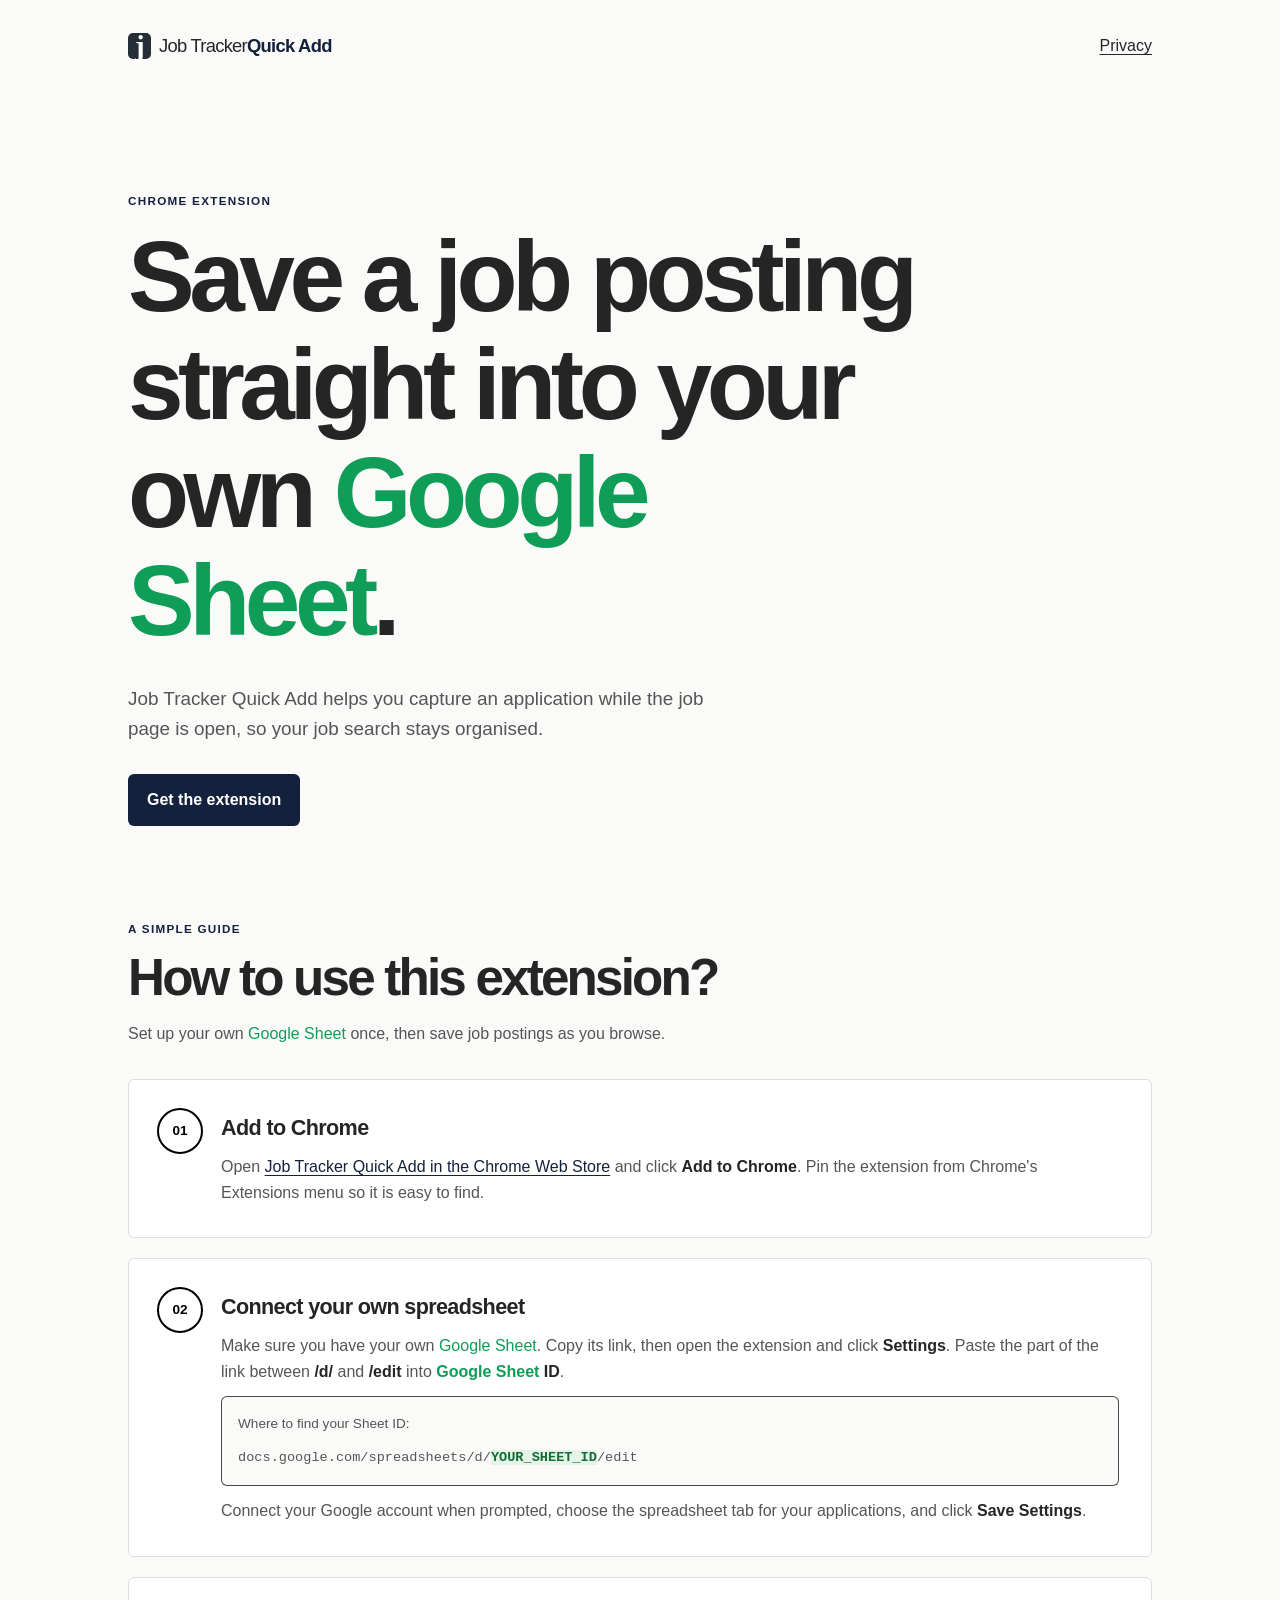
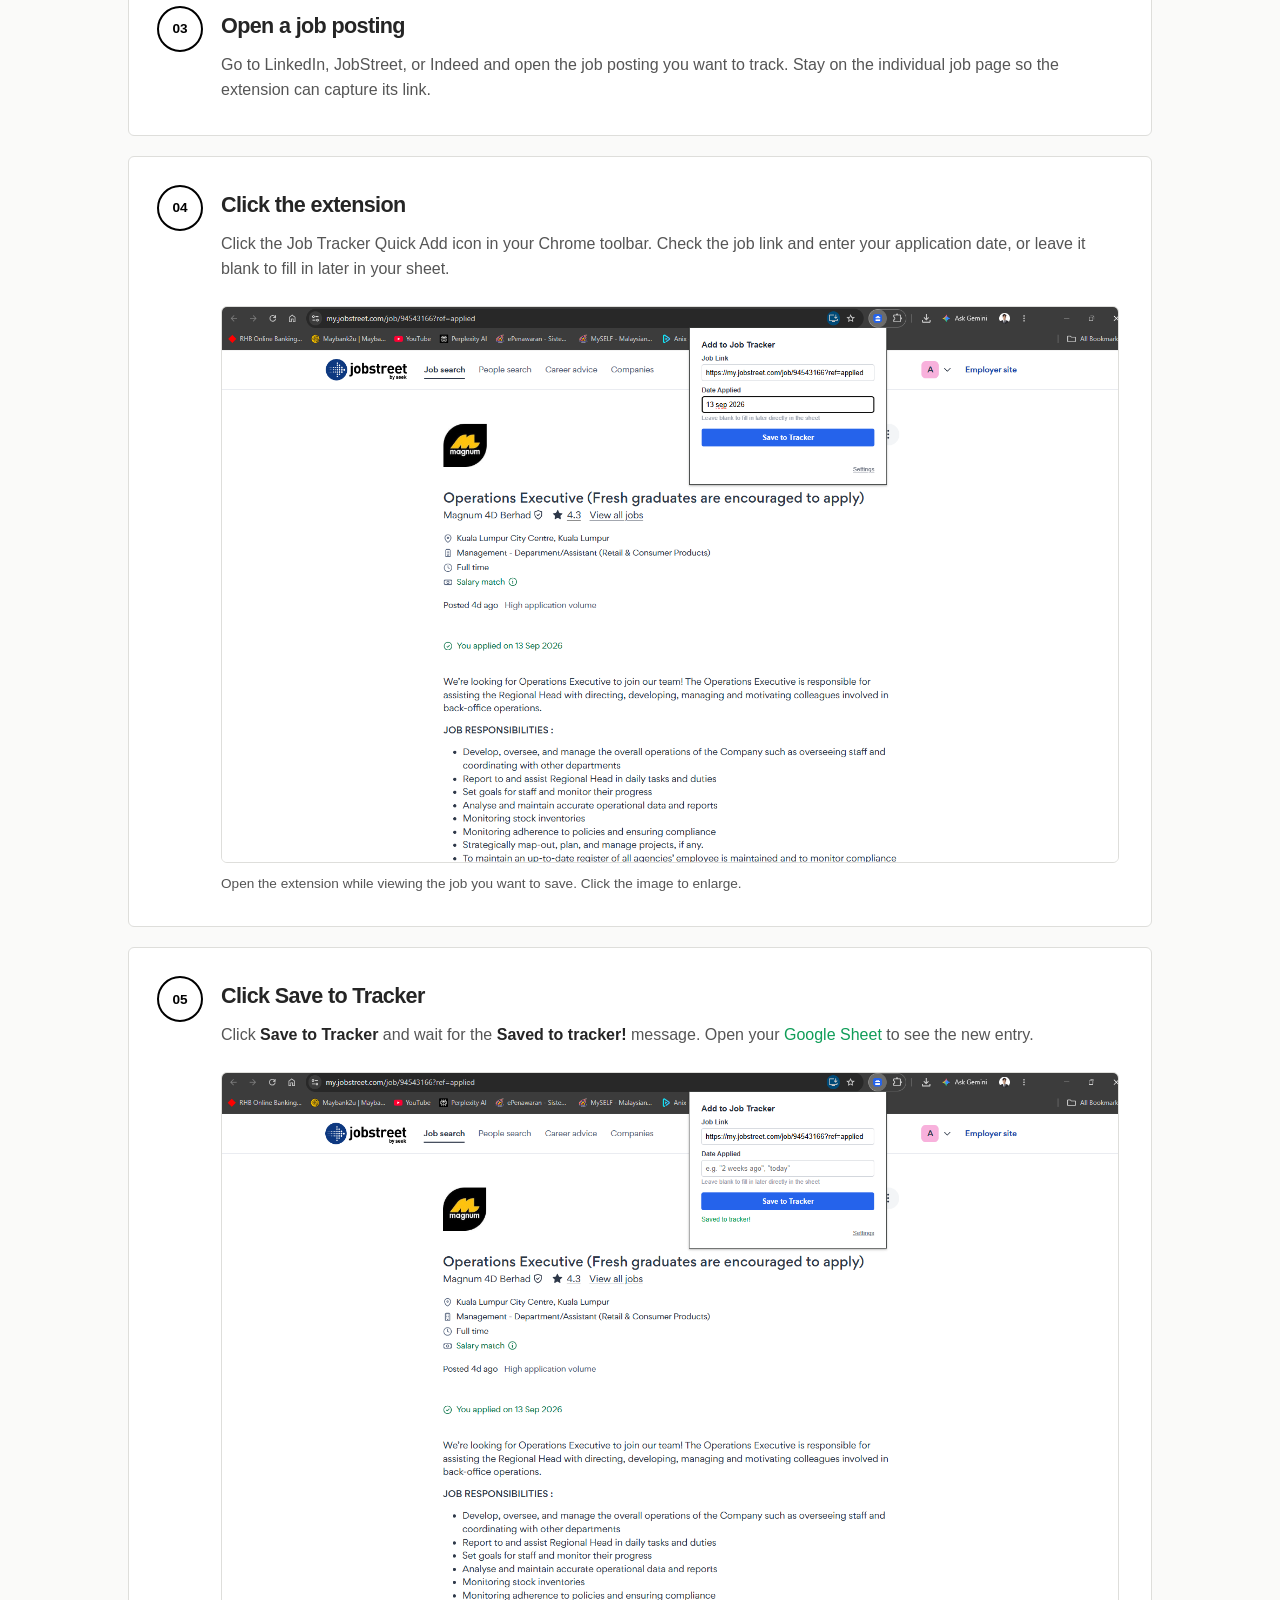
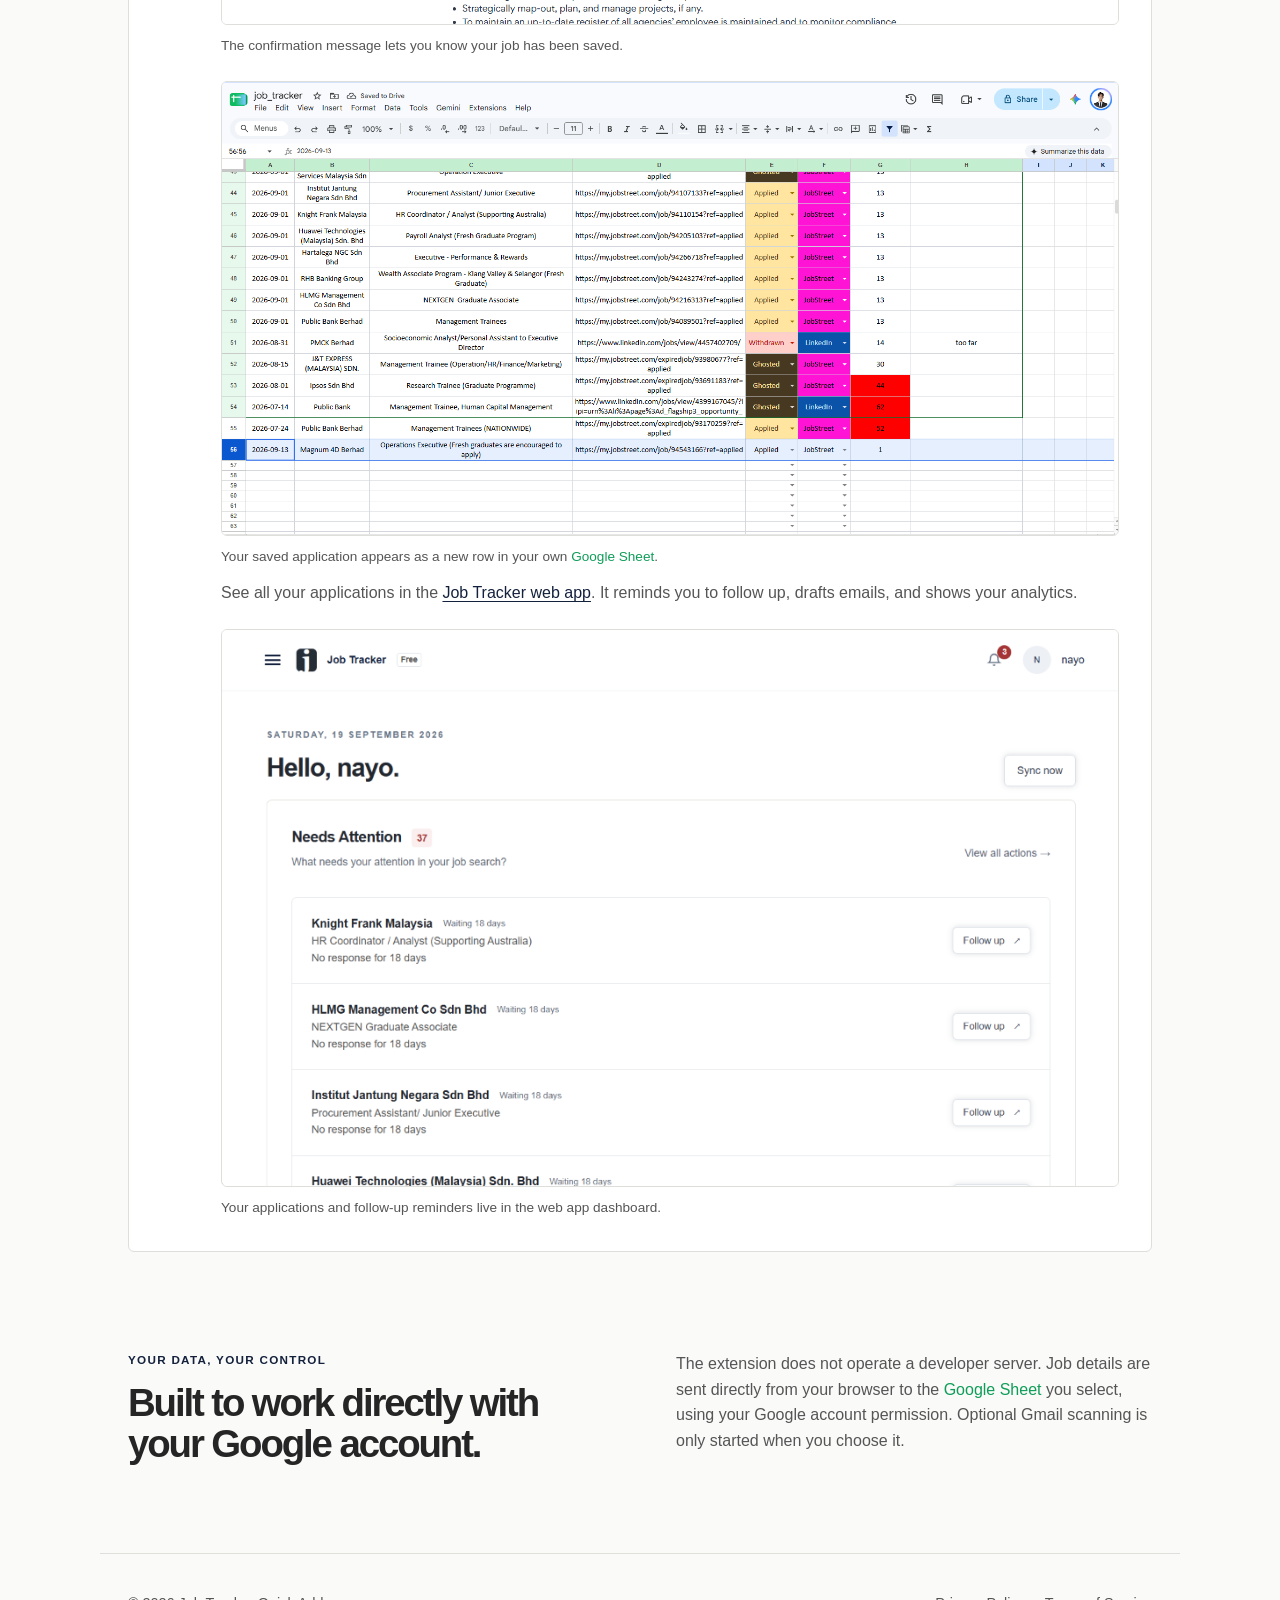
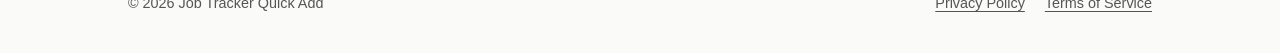
==== site/index.html @ e96974f2 "Add web app dashboard screenshot to step 5" ====
<!doctype html>
<html lang="en">
  <head>
    <meta charset="utf-8">
    <meta name="viewport" content="width=device-width, initial-scale=1">
    <meta name="description" content="Job Tracker Quick Add helps you save job postings to your own Google Sheet.">
    <title>Job Tracker Quick Add</title>
    <link rel="stylesheet" href="styles.css">
  </head>
  <body>
    <main>
      <nav aria-label="Primary navigation">
        <a class="brand" href="/"><span class="brand-mark" aria-hidden="true">j</span><span class="brand-name">Job Tracker</span> <span class="brand-accent">Quick Add</span></a>
        <a href="/privacy/">Privacy</a>
      </nav>

      <section class="hero">
        <p class="eyebrow">Chrome extension</p>
        <h1>Save a job posting straight into your own <span class="google-sheet">Google Sheet</span>.</h1>
        <p class="lede">Job Tracker Quick Add helps you capture an application while the job page is open, so your job search stays organised.</p>
        <a class="button" href="https://chromewebstore.google.com/detail/job-tracker-quick-add/plkhmignapibfhoppbkebpndckjbjpmg">Get the extension</a>
      </section>

      <section class="tutorial" id="how-to-use" aria-labelledby="tutorial-title">
        <header class="tutorial-heading">
          <p class="eyebrow">A simple guide</p>
          <h2 id="tutorial-title">How to use this extension?</h2>
          <p>Set up your own <span class="google-sheet">Google Sheet</span> once, then save job postings as you browse.</p>
        </header>
        <ol class="tutorial-steps">
          <li>
            <h3>Add to Chrome</h3>
            <p>Open <a href="https://chromewebstore.google.com/detail/job-tracker-quick-add/plkhmignapibfhoppbkebpndckjbjpmg">Job Tracker Quick Add in the Chrome Web Store</a> and click <strong>Add to Chrome</strong>. Pin the extension from Chrome's Extensions menu so it is easy to find.</p>
          </li>
          <li>
            <h3>Connect your own spreadsheet</h3>
            <p>Make sure you have your own <span class="google-sheet">Google Sheet</span>. Copy its link, then open the extension and click <strong>Settings</strong>. Paste the part of the link between <strong>/d/</strong> and <strong>/edit</strong> into <strong><span class="google-sheet">Google Sheet</span> ID</strong>.</p>
            <p class="sheet-example"><span>Where to find your Sheet ID:</span><code>docs.google.com/spreadsheets/d/<mark>YOUR_SHEET_ID</mark>/edit</code></p>
            <p>Connect your Google account when prompted, choose the spreadsheet tab for your applications, and click <strong>Save Settings</strong>.</p>
          </li>
          <li>
            <h3>Open a job posting</h3>
            <p>Go to LinkedIn, JobStreet, or Indeed and open the job posting you want to track. Stay on the individual job page so the extension can capture its link.</p>
          </li>
          <li>
            <h3>Click the extension</h3>
            <p>Click the Job Tracker Quick Add icon in your Chrome toolbar. Check the job link and enter your application date, or leave it blank to fill in later in your sheet.</p>
            <figure>
              <a href="open-extension.png" target="_blank" rel="noopener" aria-label="View the extension screenshot at full size (opens in a new tab)"><img src="open-extension.png" alt="Job Tracker extension open on a JobStreet posting, with the job link and application date filled in." width="1659" height="1027" loading="lazy"></a>
              <figcaption>Open the extension while viewing the job you want to save. Click the image to enlarge.</figcaption>
            </figure>
          </li>
          <li>
            <h3>Click Save to Tracker</h3>
            <p>Click <strong>Save to Tracker</strong> and wait for the <strong>Saved to tracker!</strong> message. Open your <span class="google-sheet">Google Sheet</span> to see the new entry.</p>
            <figure>
              <a href="saved-to-tracker.png" target="_blank" rel="noopener" aria-label="View the save confirmation screenshot at full size (opens in a new tab)"><img src="saved-to-tracker.png" alt="The extension displays Saved to tracker! after saving the JobStreet posting." width="1658" height="1020" loading="lazy"></a>
              <figcaption>The confirmation message lets you know your job has been saved.</figcaption>
            </figure>
            <figure>
              <a href="spreadsheet-result.png" target="_blank" rel="noopener" aria-label="View the spreadsheet screenshot at full size (opens in a new tab)"><img src="spreadsheet-result.png" alt="Google Sheet showing the saved Magnum 4D Berhad application with its date, role, job link, Applied status, and JobStreet source." width="1675" height="847" loading="lazy"></a>
              <figcaption>Your saved application appears as a new row in your own <span class="google-sheet">Google Sheet</span>.</figcaption>
            </figure>
            <p>See all your applications in the <a href="https://jobtrackerwebapp.vercel.app/">Job Tracker web app</a>. It reminds you to follow up, drafts emails, and shows your analytics.</p>
            <figure>
              <a href="web-app-dashboard.png" target="_blank" rel="noopener" aria-label="View the web app dashboard screenshot at full size (opens in a new tab)"><img src="web-app-dashboard.png" alt="Job Tracker web app dashboard showing applications that need attention and follow-up reminders." width="1021" height="633" loading="lazy"></a>
              <figcaption>Your applications and follow-up reminders live in the web app dashboard.</figcaption>
            </figure>
          </li>
        </ol>
      </section>

      <section class="data">
        <div>
          <p class="eyebrow">Your data, your control</p>
          <h2>Built to work directly with your Google account.</h2>
        </div>
        <p>The extension does not operate a developer server. Job details are sent directly from your browser to the <span class="google-sheet">Google Sheet</span> you select, using your Google account permission. Optional Gmail scanning is only started when you choose it.</p>
      </section>
    </main>

    <footer>
      <span>© 2026 Job Tracker Quick Add</span>
      <span><a href="/privacy/">Privacy Policy</a><a href="/terms/">Terms of Service</a></span>
    </footer>
  </body>
</html>
---- site/styles.css ----
:root { --ink:#252525; --muted:#555555; --line:#dededb; --paper:#fafaf9; --accent:#14213d; --mint:#e5f3e8; --mint-ink:#176b35; }
* { box-sizing:border-box; }
body { margin:0; color:var(--ink); background:var(--paper); font:16px/1.6 Arial, Helvetica, sans-serif; }
main, footer { max-width:1080px; margin:auto; padding-left:28px; padding-right:28px; }
nav { min-height:92px; display:flex; align-items:center; justify-content:space-between; }
a { color:inherit; text-underline-offset:3px; }
.brand { display:inline-flex; align-items:center; font-weight:800; text-decoration:none; letter-spacing:-.04em; font-size:1.15rem; }.brand-mark { display:inline-block; width:23px; height:26px; margin-right:8px; text-align:center; color:white; background:#252d37; border-radius:5px; font:700 29px/26px Georgia, serif; }.brand-accent { color:var(--accent); }.brand-name { font-weight:400; }.google-sheet { color:rgb(15,157,88); }
.hero { padding:88px 0 82px; max-width:800px; }.eyebrow,.number { color:var(--accent); font-weight:800; letter-spacing:.11em; text-transform:uppercase; font-size:.73rem; }
h1,h2 { line-height:1.08; letter-spacing:-.055em; margin:0; } h1 { font-size:clamp(3rem,8vw,6.25rem); } h2 { font-size:clamp(1.9rem,4vw,3.2rem); }
.lede { font-size:1.18rem; color:var(--muted); max-width:610px; margin:30px 0; }.button { display:inline-block; color:white; background:var(--accent); text-decoration:none; padding:13px 19px; border-radius:6px; font-weight:700; }
.grid { display:grid; grid-template-columns:repeat(3,1fr); background:white; border:1px solid var(--line); border-radius:6px; overflow:hidden; }.grid article { padding:32px; }.grid article+article { border-left:1px solid var(--line); }.grid h2 { font-size:1.35rem; letter-spacing:-.03em; }.grid p:not(.number),.data>p { color:var(--muted); }
.data { display:grid; grid-template-columns:1fr 1fr; gap:72px; margin:88px 0; align-items:center; }.data h2 { font-size:2.4rem; }.data>p { margin:0; }
footer { min-height:100px; border-top:1px solid var(--line); display:flex; justify-content:space-between; align-items:center; color:var(--muted); font-size:.9rem; } footer span:last-child { display:flex; gap:20px; }
.legal { max-width:780px; padding-top:52px; padding-bottom:72px; }.legal h1 { font-size:clamp(2.7rem,6vw,4.6rem); }.legal h2 { font-size:1.38rem; letter-spacing:-.03em; margin-top:42px; }.legal p,.legal li { color:var(--muted); }.legal .updated { margin-top:10px; color:var(--muted); }
.tutorial { scroll-margin-top:28px; }
.tutorial-heading { max-width:740px; margin-bottom:32px; }
.tutorial-heading>p:last-child,.tutorial-steps p { color:var(--muted); }
.tutorial-steps { list-style:none; counter-reset:tutorial; padding:0; margin:0; display:grid; gap:20px; }
.tutorial-steps>li { counter-increment:tutorial; position:relative; padding:32px 32px 32px 92px; background:white; border:1px solid var(--line); border-radius:6px; min-width:0; }
.tutorial-steps>li::before { content:counter(tutorial, decimal-leading-zero); position:absolute; left:28px; top:28px; width:42px; height:42px; display:grid; place-items:center; border-radius:50%; background:transparent; border:2px solid #000; color:#000; font-size:.85rem; font-weight:800; }
.tutorial-steps h3 { margin:2px 0 12px; font-size:1.35rem; line-height:1.3; letter-spacing:-.03em; }
.tutorial-steps p { margin:12px 0 0; }
.tutorial-steps strong { color:var(--ink); }
.tutorial-steps p a { color:var(--accent); }
.sheet-example { padding:16px; background:var(--paper); border:1px solid rgba(0,0,0,0.7); border-radius:6px; }
.sheet-example span { display:block; margin-bottom:8px; font-size:.85rem; }
.sheet-example code { font-size:.85rem; overflow-wrap:anywhere; }
.sheet-example mark { background:var(--mint); color:var(--mint-ink); font-weight:700; }
.tutorial-steps figure { margin:24px 0 0; }
.tutorial-steps figure a { display:block; border:1px solid var(--line); border-radius:6px; overflow:hidden; }
.tutorial-steps img { display:block; width:100%; height:auto; }
.tutorial-steps figcaption { margin-top:10px; color:var(--muted); font-size:.85rem; }
a:focus-visible { outline:3px solid var(--accent); outline-offset:4px; }
@media (max-width:700px) { .tutorial-steps>li { padding:24px 20px; }.tutorial-steps>li::before { position:static; margin-bottom:16px; }.tutorial-heading { margin-bottom:24px; } }
@media (max-width:700px) { main,footer { padding-left:20px; padding-right:20px; }.hero { padding:55px 0; }.grid,.data { grid-template-columns:1fr; }.grid article+article { border-left:0; border-top:1px solid var(--line); }.data { gap:22px; margin:55px 0; } footer { padding-top:24px; padding-bottom:24px; align-items:flex-start; flex-direction:column; gap:12px; } }
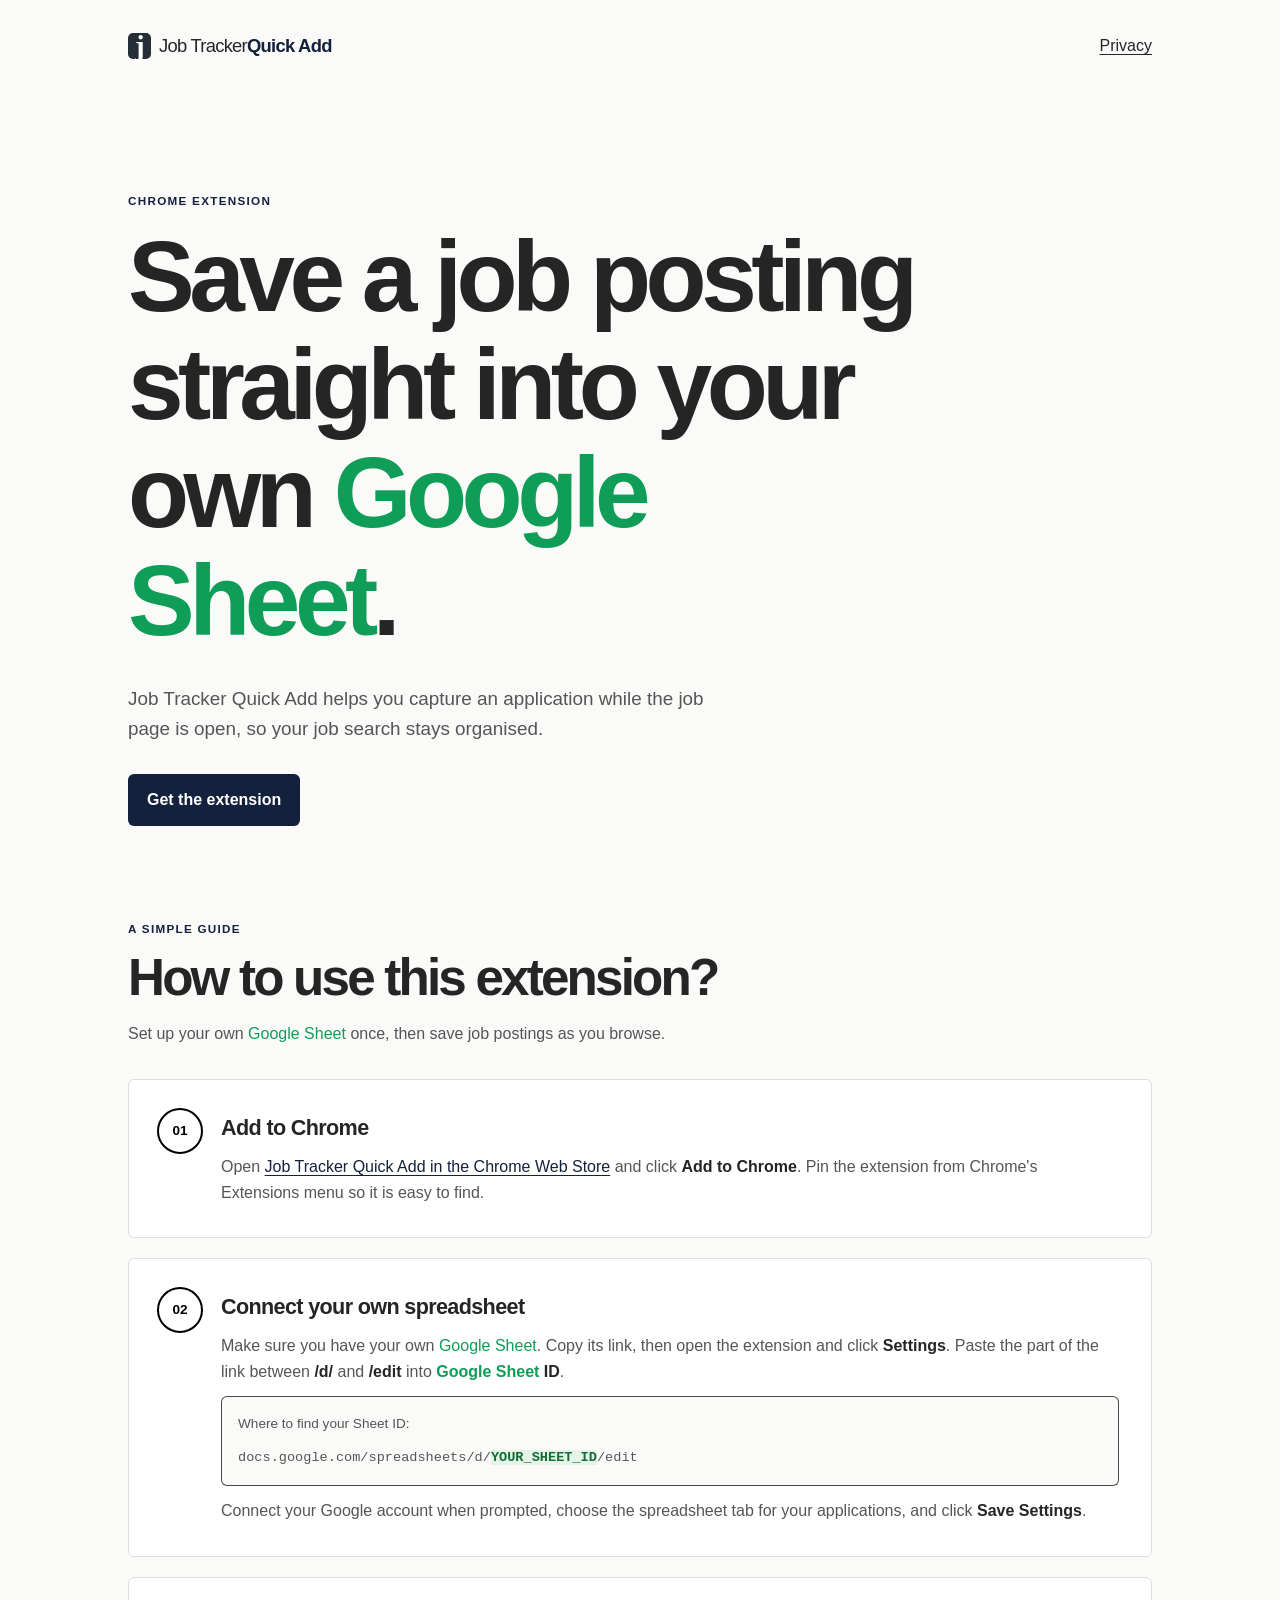
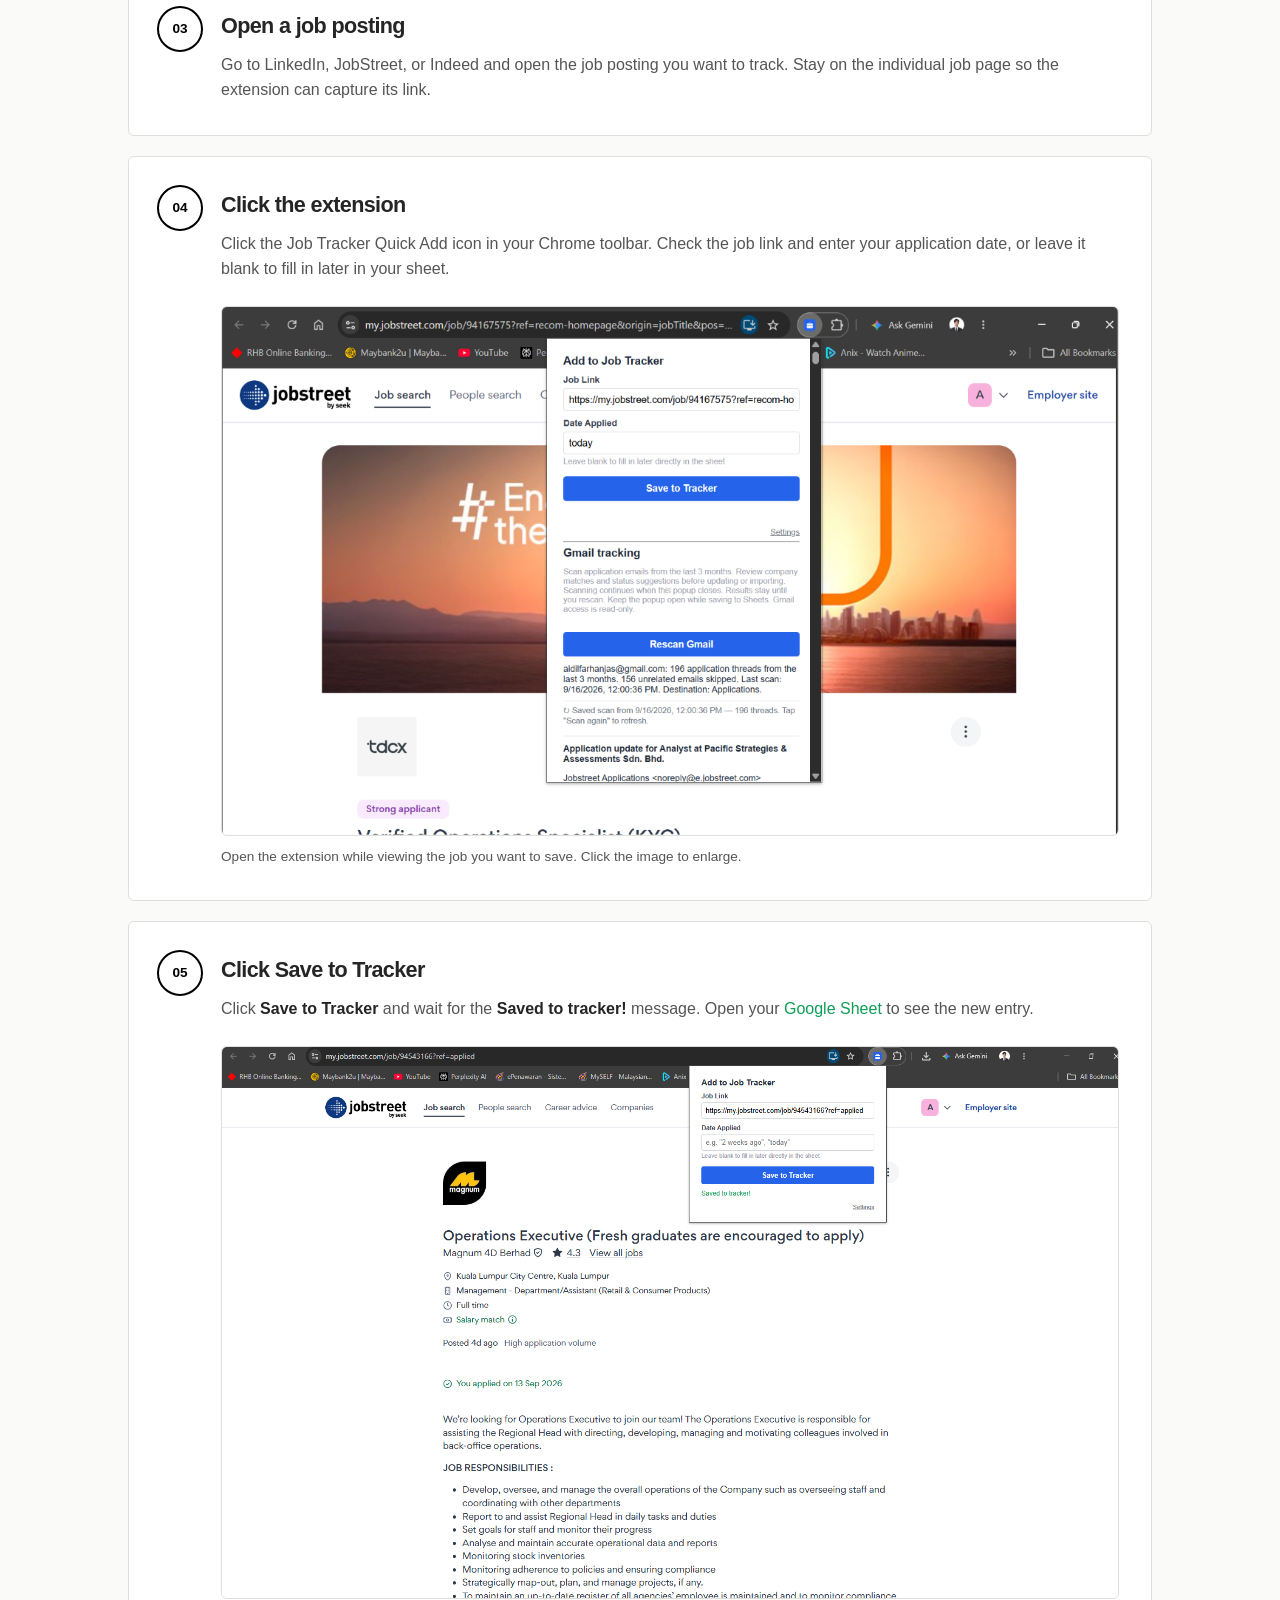
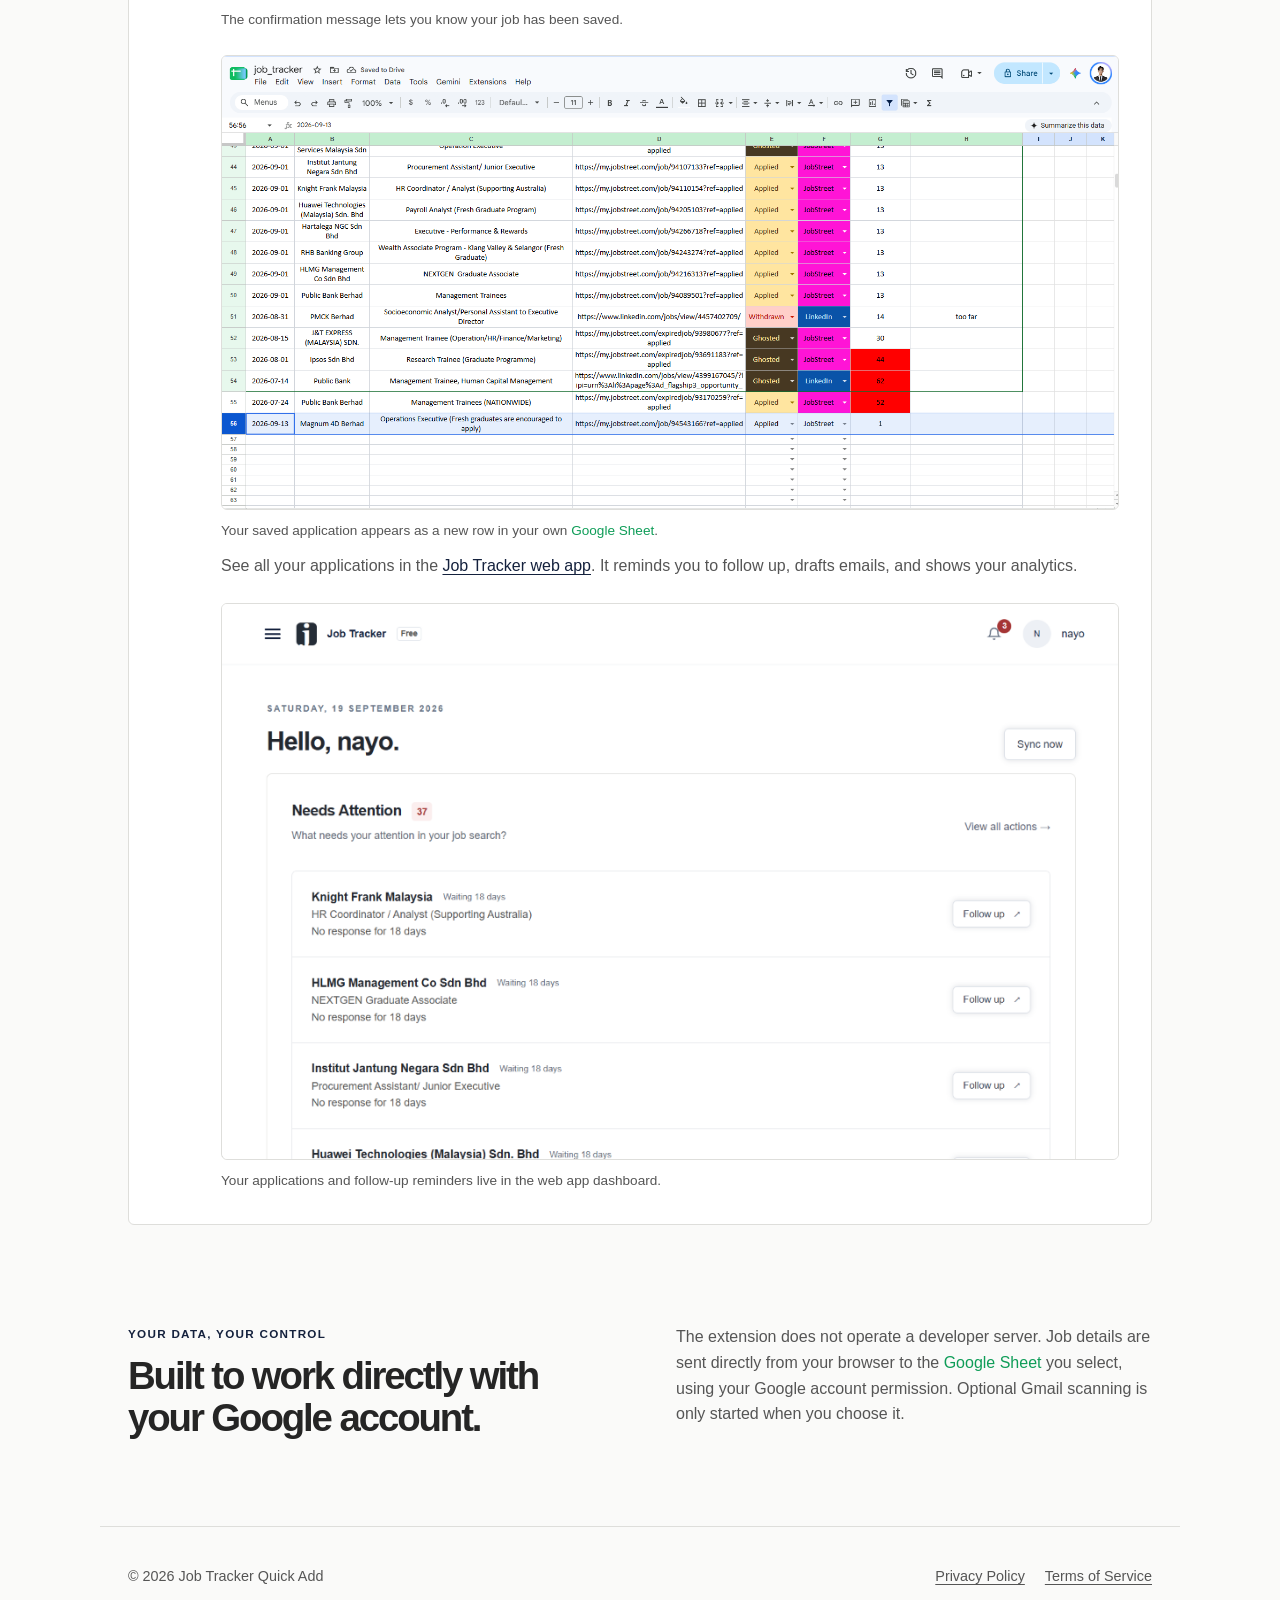
==== commit 6fc3f1e6: "Update step 4 extension screenshot" ====
--- a/site/index.html
+++ b/site/index.html
@@ -46,7 +46,7 @@
             <h3>Click the extension</h3>
             <p>Click the Job Tracker Quick Add icon in your Chrome toolbar. Check the job link and enter your application date, or leave it blank to fill in later in your sheet.</p>
             <figure>
-              <a href="open-extension.png" target="_blank" rel="noopener" aria-label="View the extension screenshot at full size (opens in a new tab)"><img src="open-extension.png" alt="Job Tracker extension open on a JobStreet posting, with the job link and application date filled in." width="1659" height="1027" loading="lazy"></a>
+              <a href="open-extension.png" target="_blank" rel="noopener" aria-label="View the extension screenshot at full size (opens in a new tab)"><img src="open-extension.png" alt="Job Tracker extension open on a JobStreet posting, with the job link and application date filled in." width="1213" height="715" loading="lazy"></a>
               <figcaption>Open the extension while viewing the job you want to save. Click the image to enlarge.</figcaption>
             </figure>
           </li>
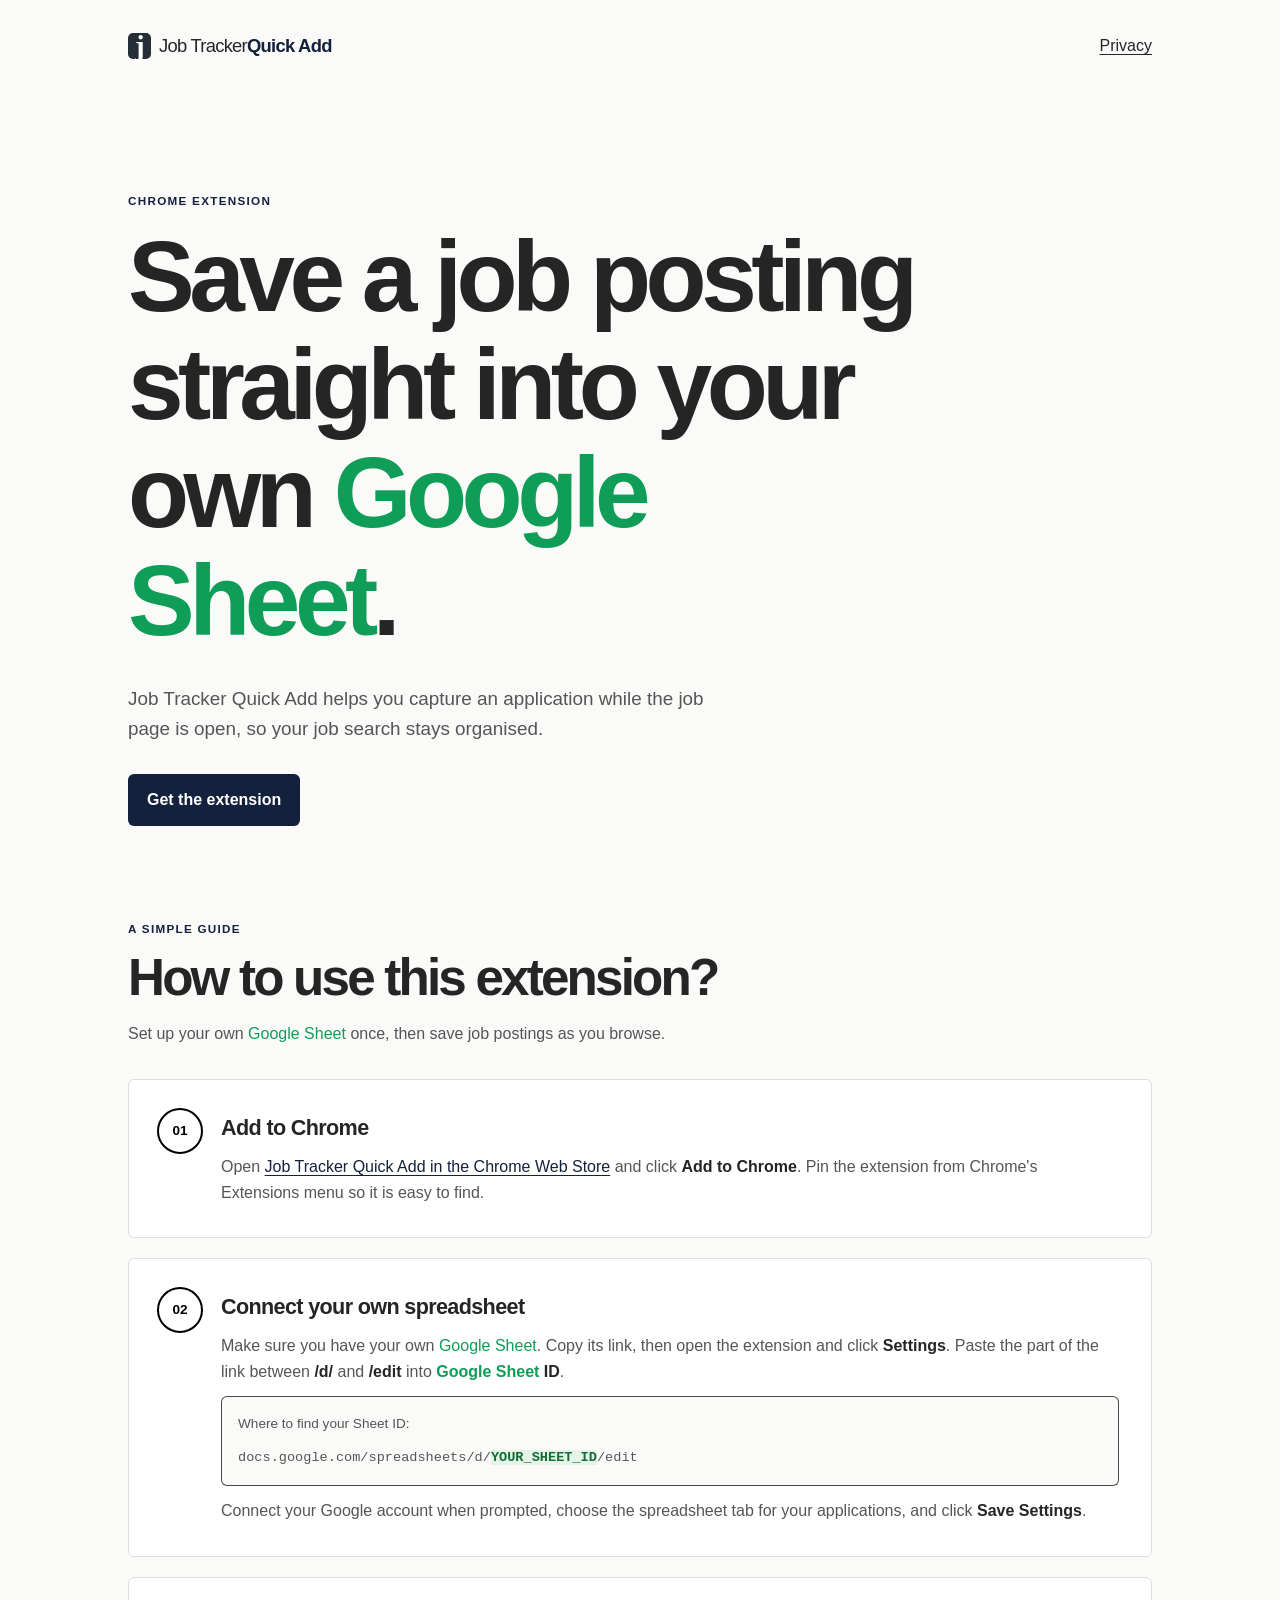
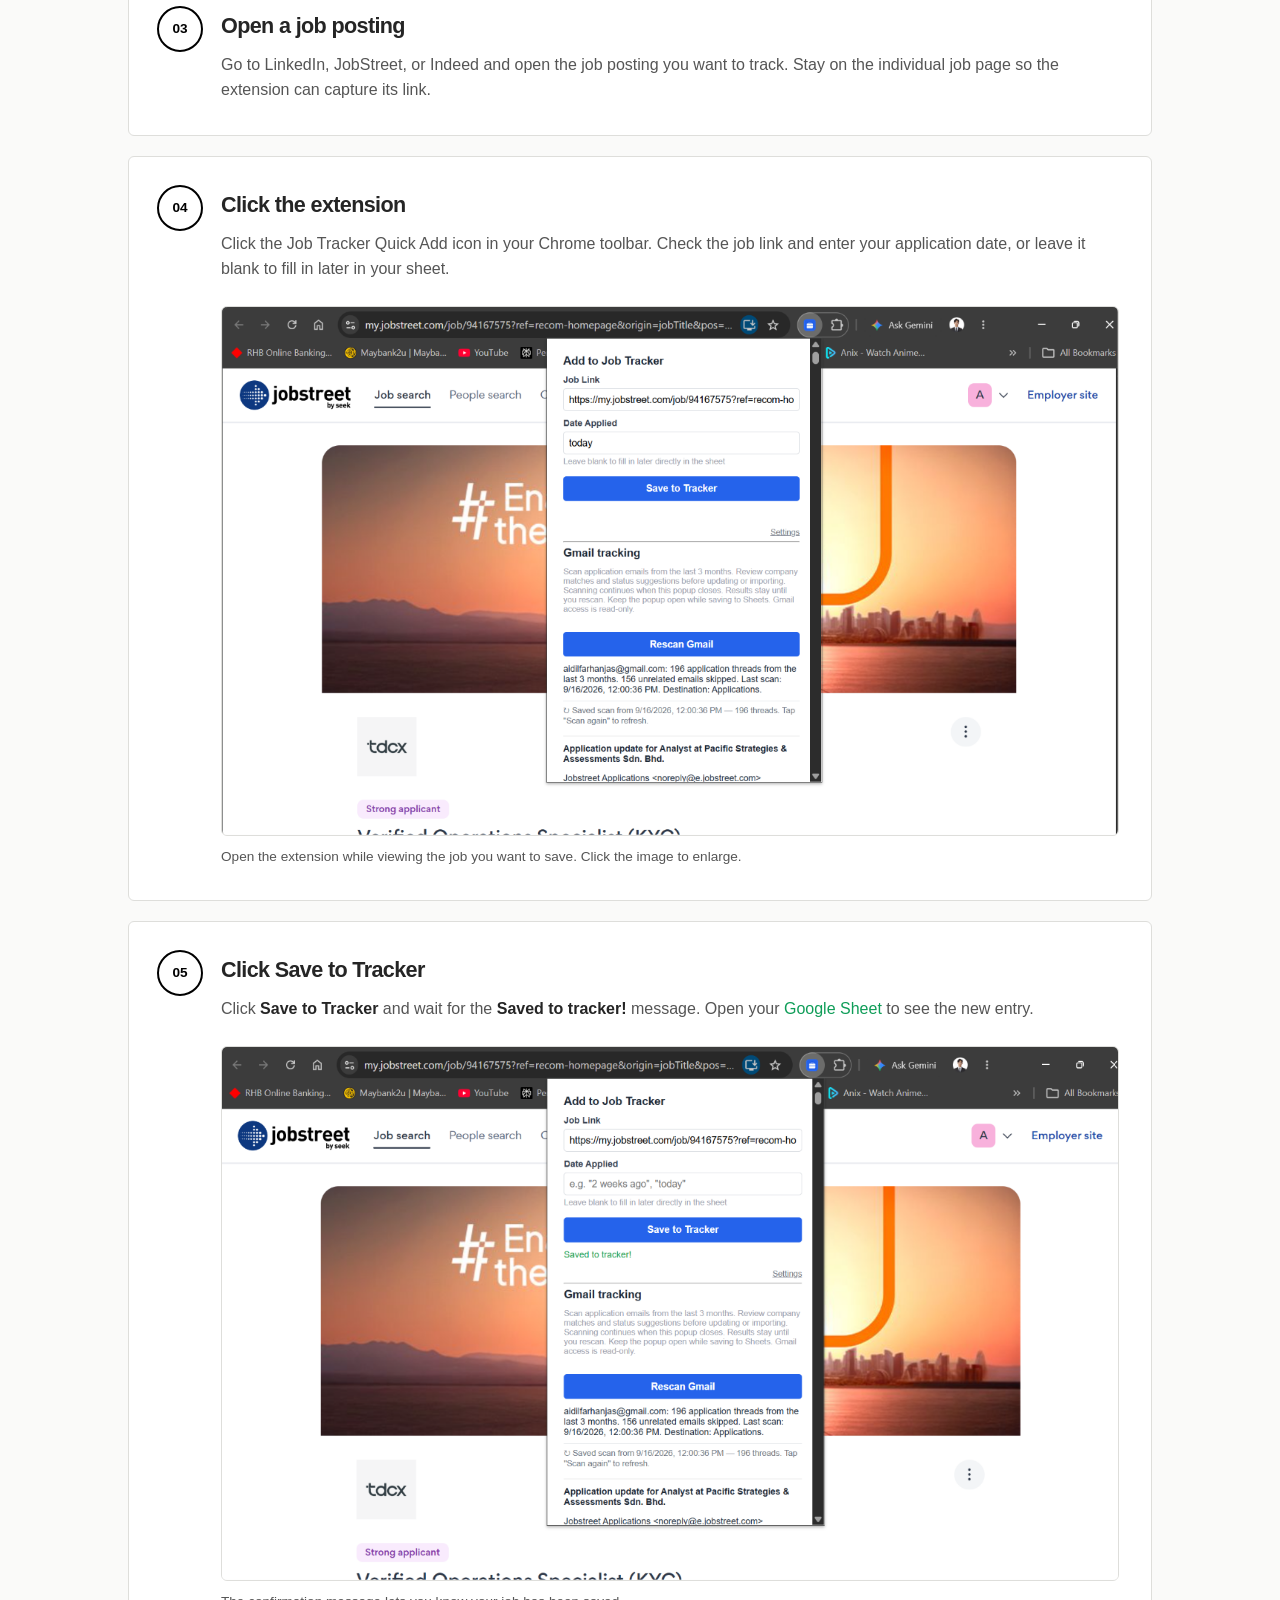
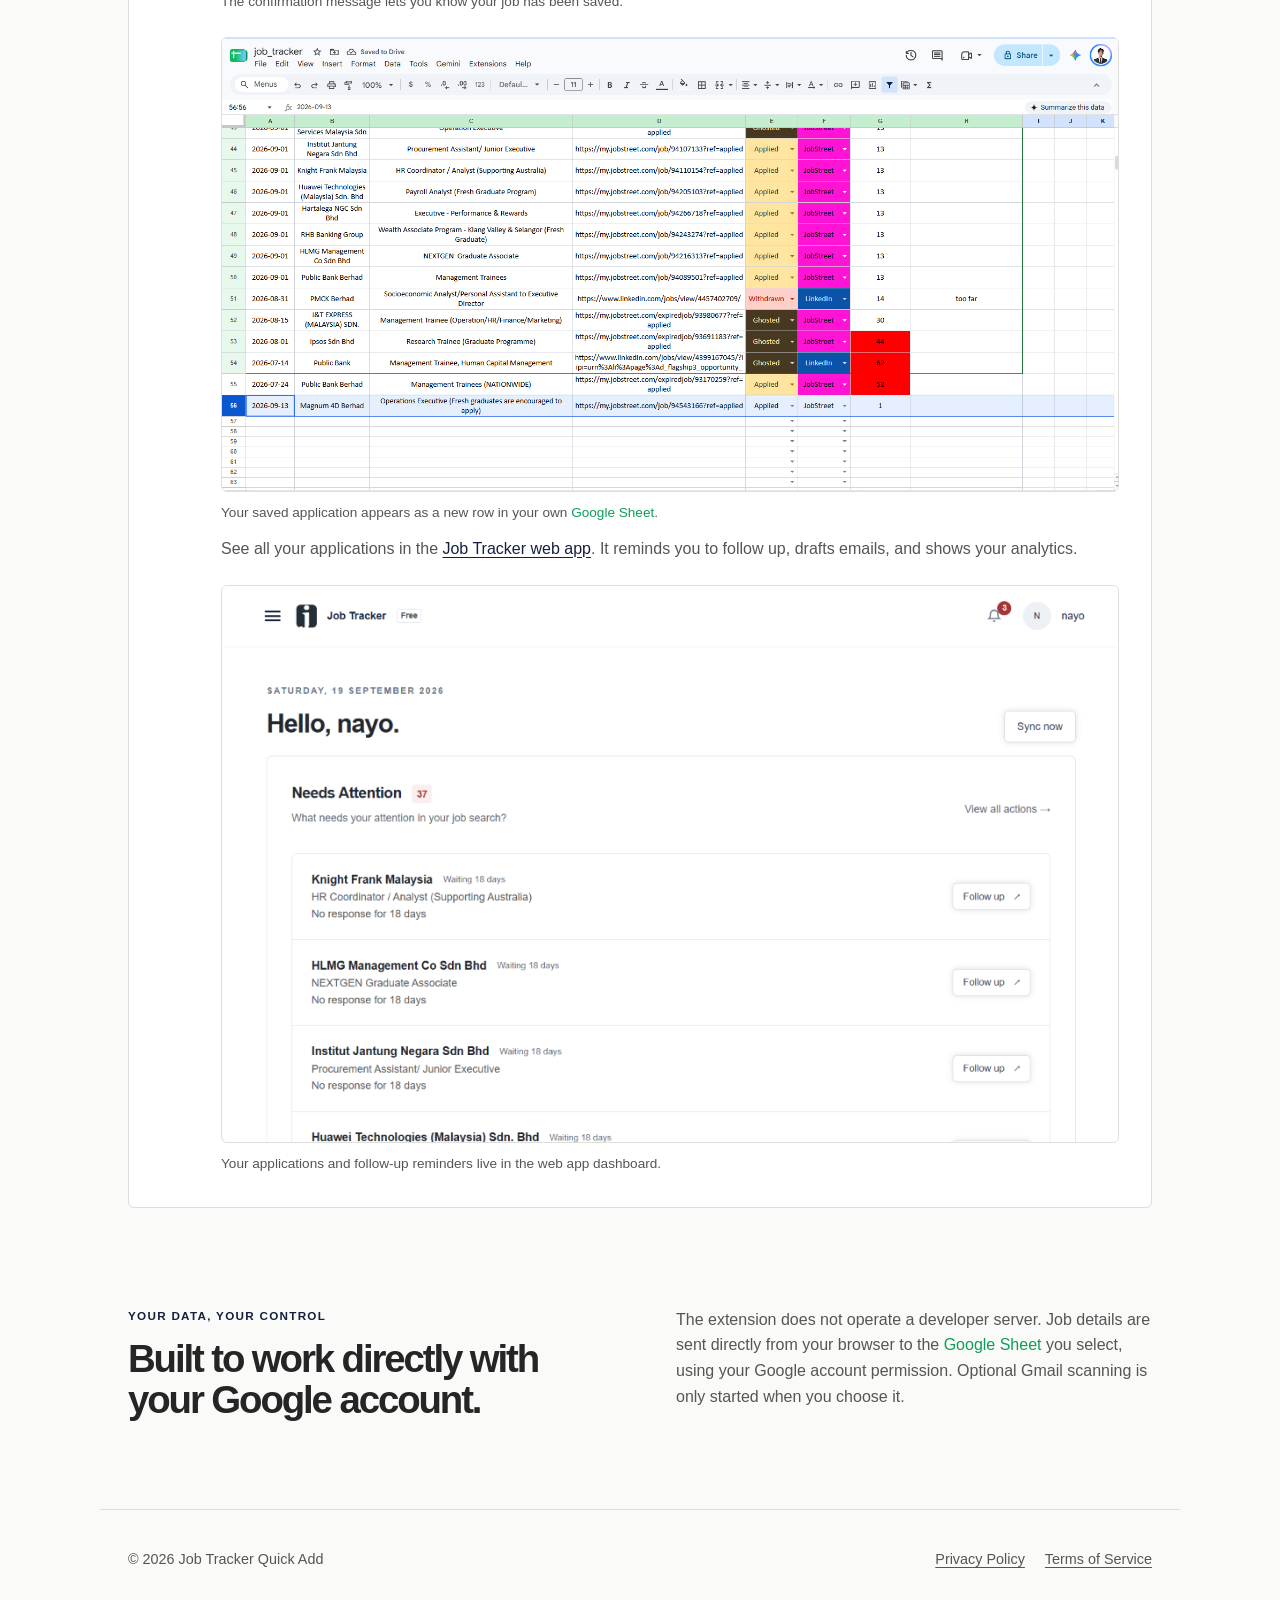
==== commit e944253b: "Update step 5 save confirmation screenshot" ====
--- a/site/index.html
+++ b/site/index.html
@@ -54,7 +54,7 @@
             <h3>Click Save to Tracker</h3>
             <p>Click <strong>Save to Tracker</strong> and wait for the <strong>Saved to tracker!</strong> message. Open your <span class="google-sheet">Google Sheet</span> to see the new entry.</p>
             <figure>
-              <a href="saved-to-tracker.png" target="_blank" rel="noopener" aria-label="View the save confirmation screenshot at full size (opens in a new tab)"><img src="saved-to-tracker.png" alt="The extension displays Saved to tracker! after saving the JobStreet posting." width="1658" height="1020" loading="lazy"></a>
+              <a href="saved-to-tracker.png" target="_blank" rel="noopener" aria-label="View the save confirmation screenshot at full size (opens in a new tab)"><img src="saved-to-tracker.png" alt="The extension displays Saved to tracker! after saving the JobStreet posting." width="1204" height="717" loading="lazy"></a>
               <figcaption>The confirmation message lets you know your job has been saved.</figcaption>
             </figure>
             <figure>
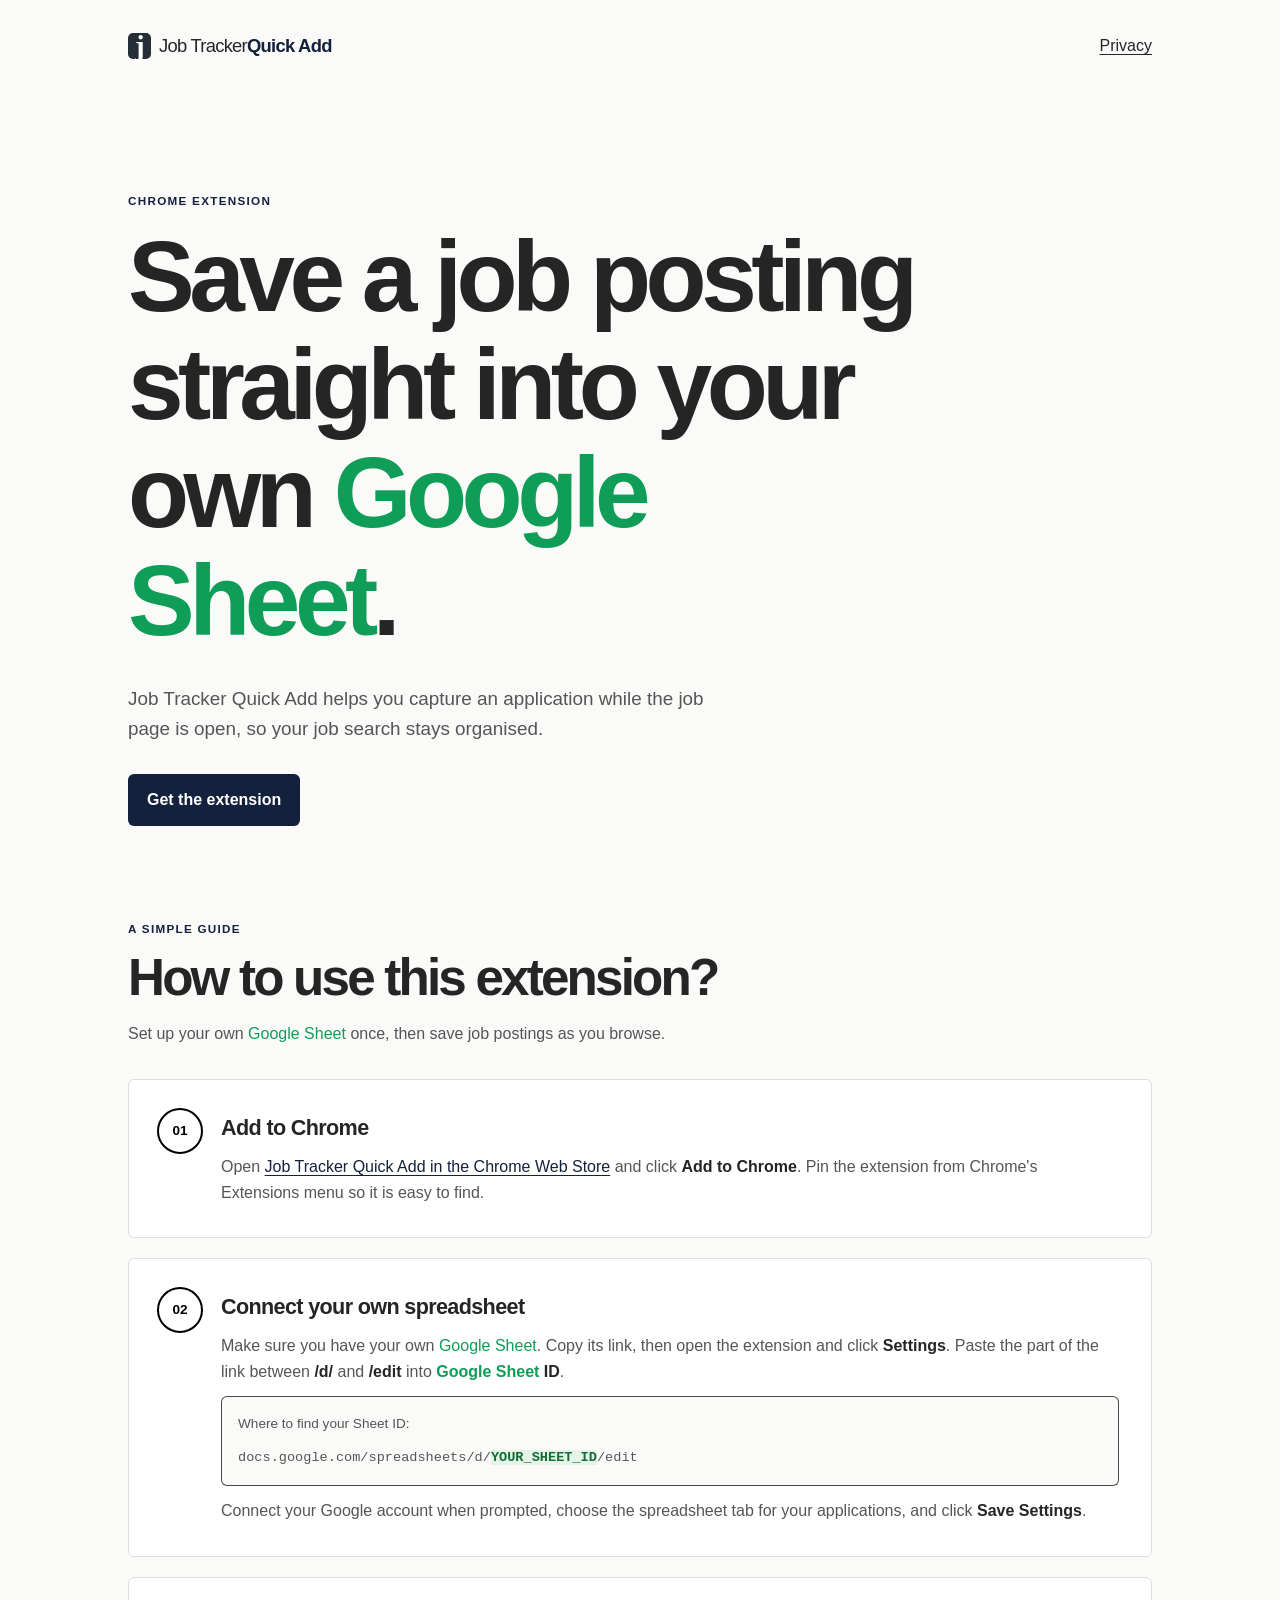
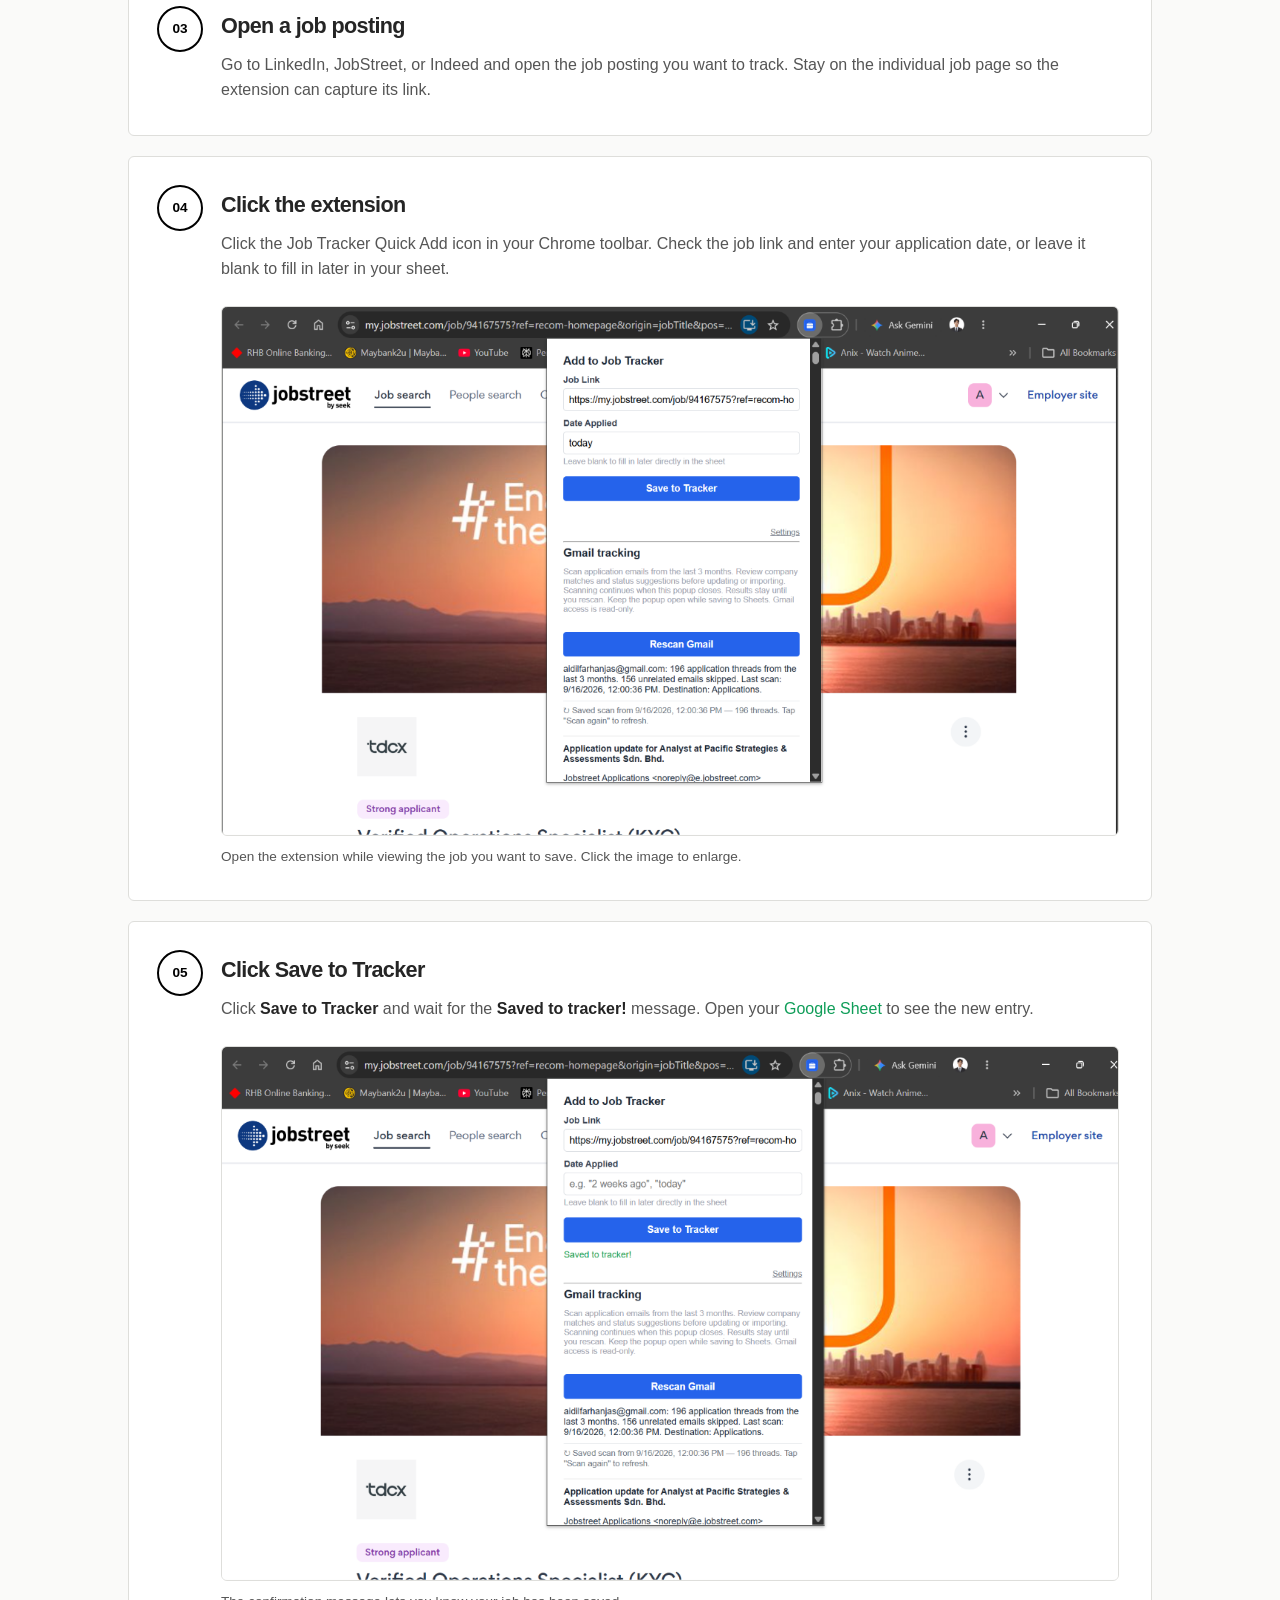
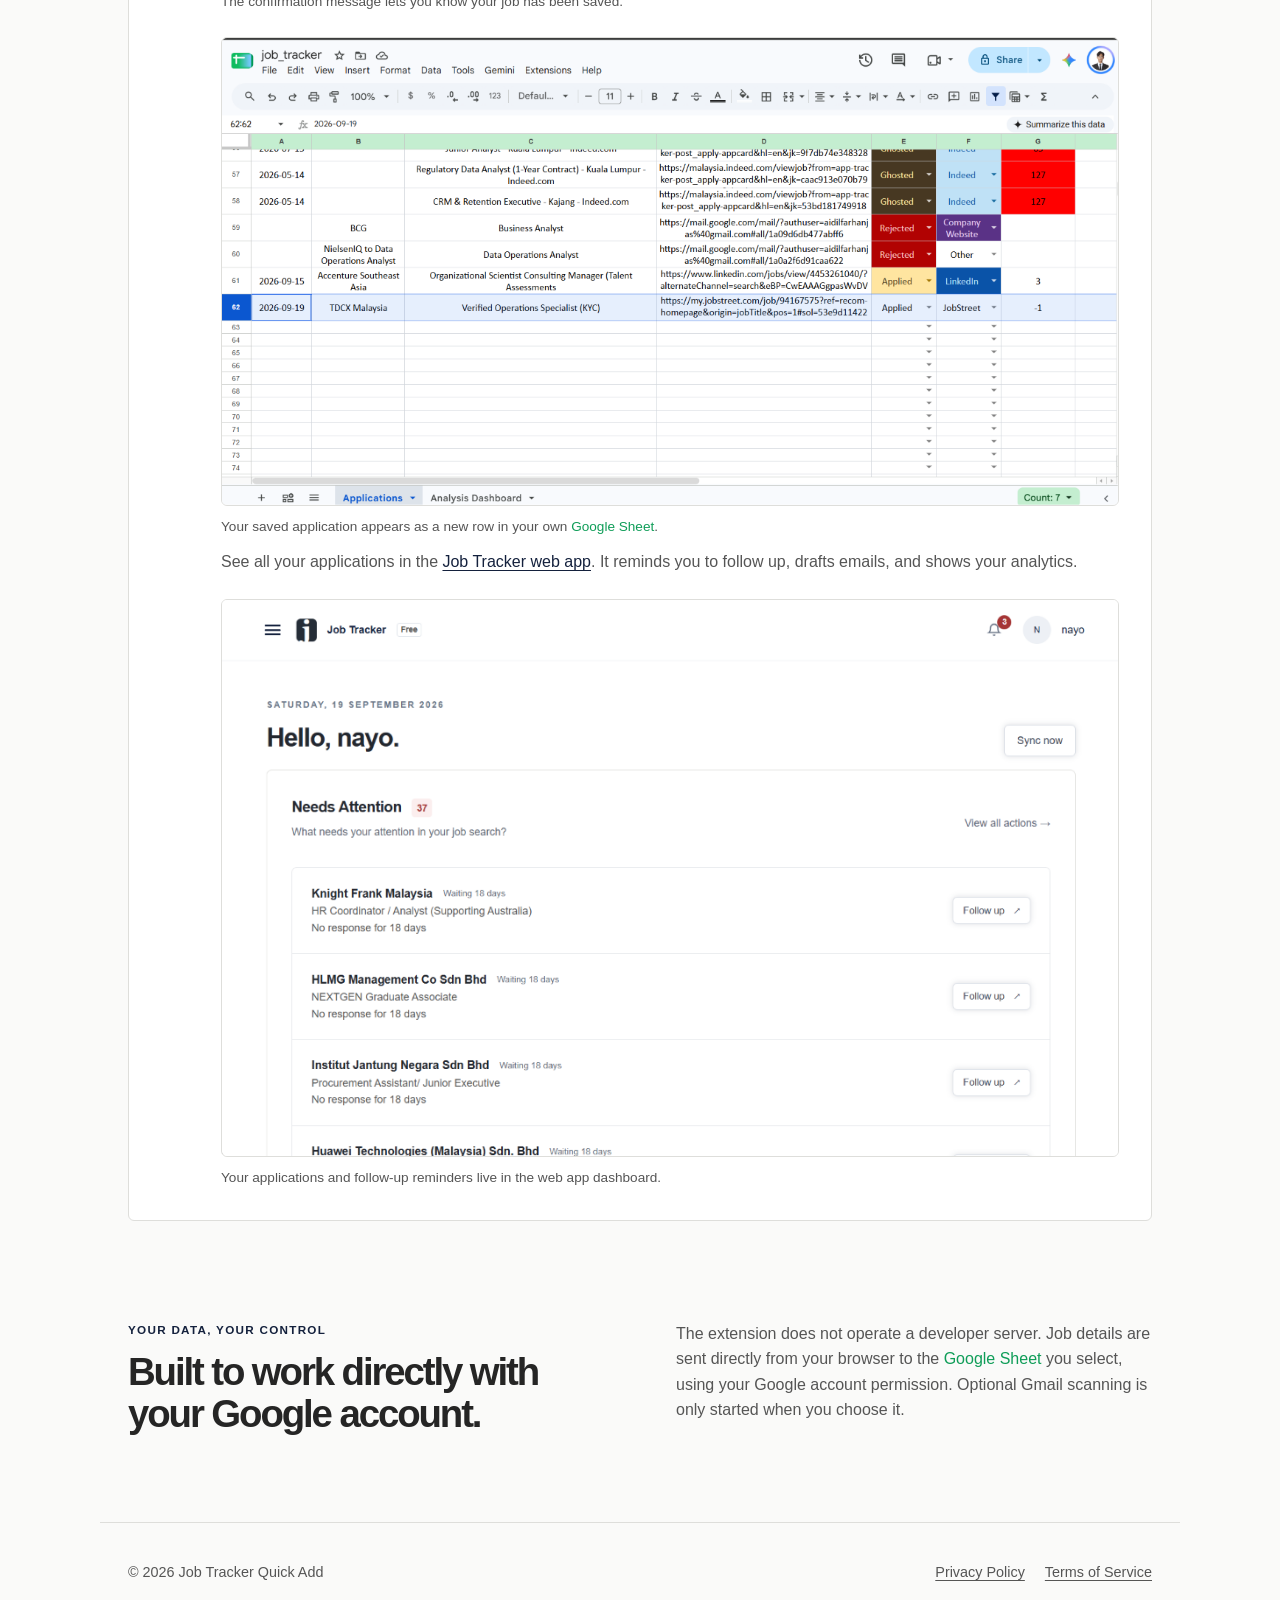
==== commit 90f06e7e: "Update Google Sheet screenshot in step 5" ====
--- a/site/index.html
+++ b/site/index.html
@@ -58,7 +58,7 @@
               <figcaption>The confirmation message lets you know your job has been saved.</figcaption>
             </figure>
             <figure>
-              <a href="spreadsheet-result.png" target="_blank" rel="noopener" aria-label="View the spreadsheet screenshot at full size (opens in a new tab)"><img src="spreadsheet-result.png" alt="Google Sheet showing the saved Magnum 4D Berhad application with its date, role, job link, Applied status, and JobStreet source." width="1675" height="847" loading="lazy"></a>
+              <a href="spreadsheet-result.png" target="_blank" rel="noopener" aria-label="View the spreadsheet screenshot at full size (opens in a new tab)"><img src="spreadsheet-result.png" alt="Google Sheet showing saved applications with their date, company, role, job link, status, and source." width="1215" height="633" loading="lazy"></a>
               <figcaption>Your saved application appears as a new row in your own <span class="google-sheet">Google Sheet</span>.</figcaption>
             </figure>
             <p>See all your applications in the <a href="https://jobtrackerwebapp.vercel.app/">Job Tracker web app</a>. It reminds you to follow up, drafts emails, and shows your analytics.</p>
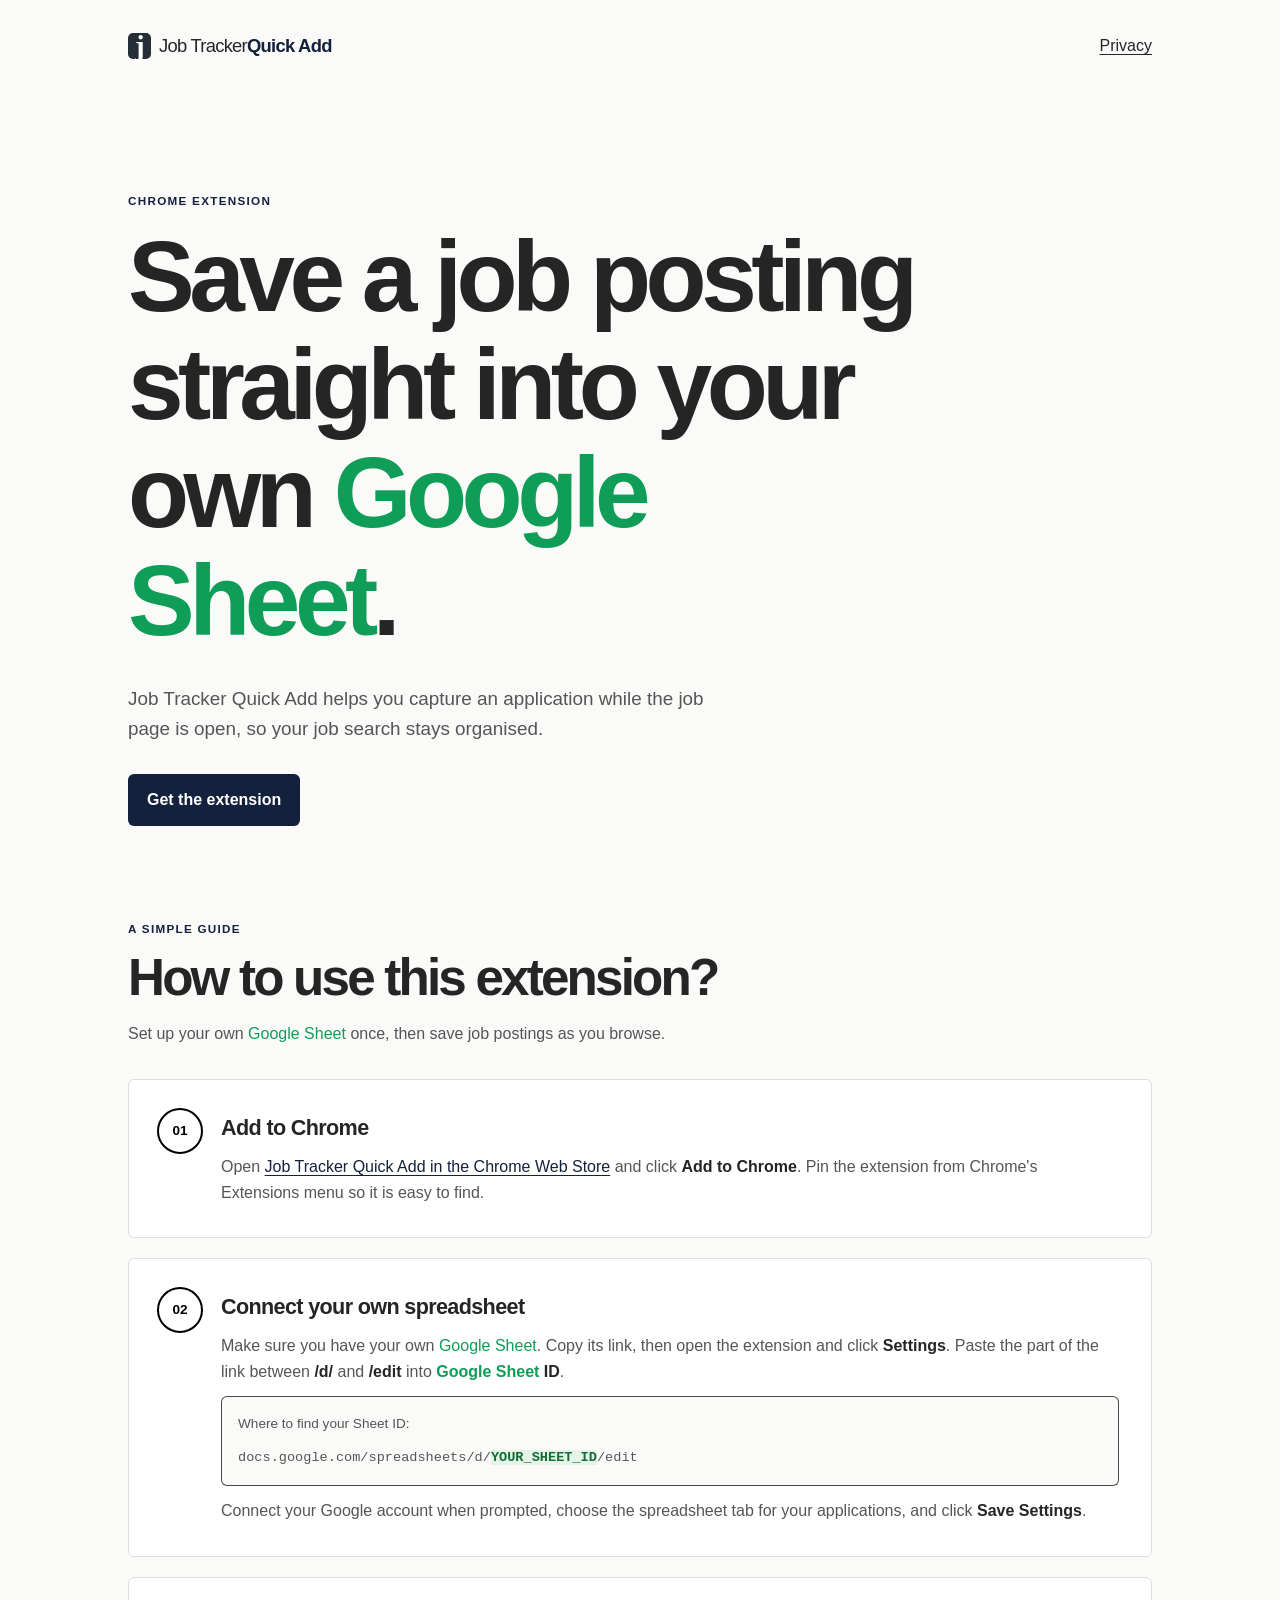
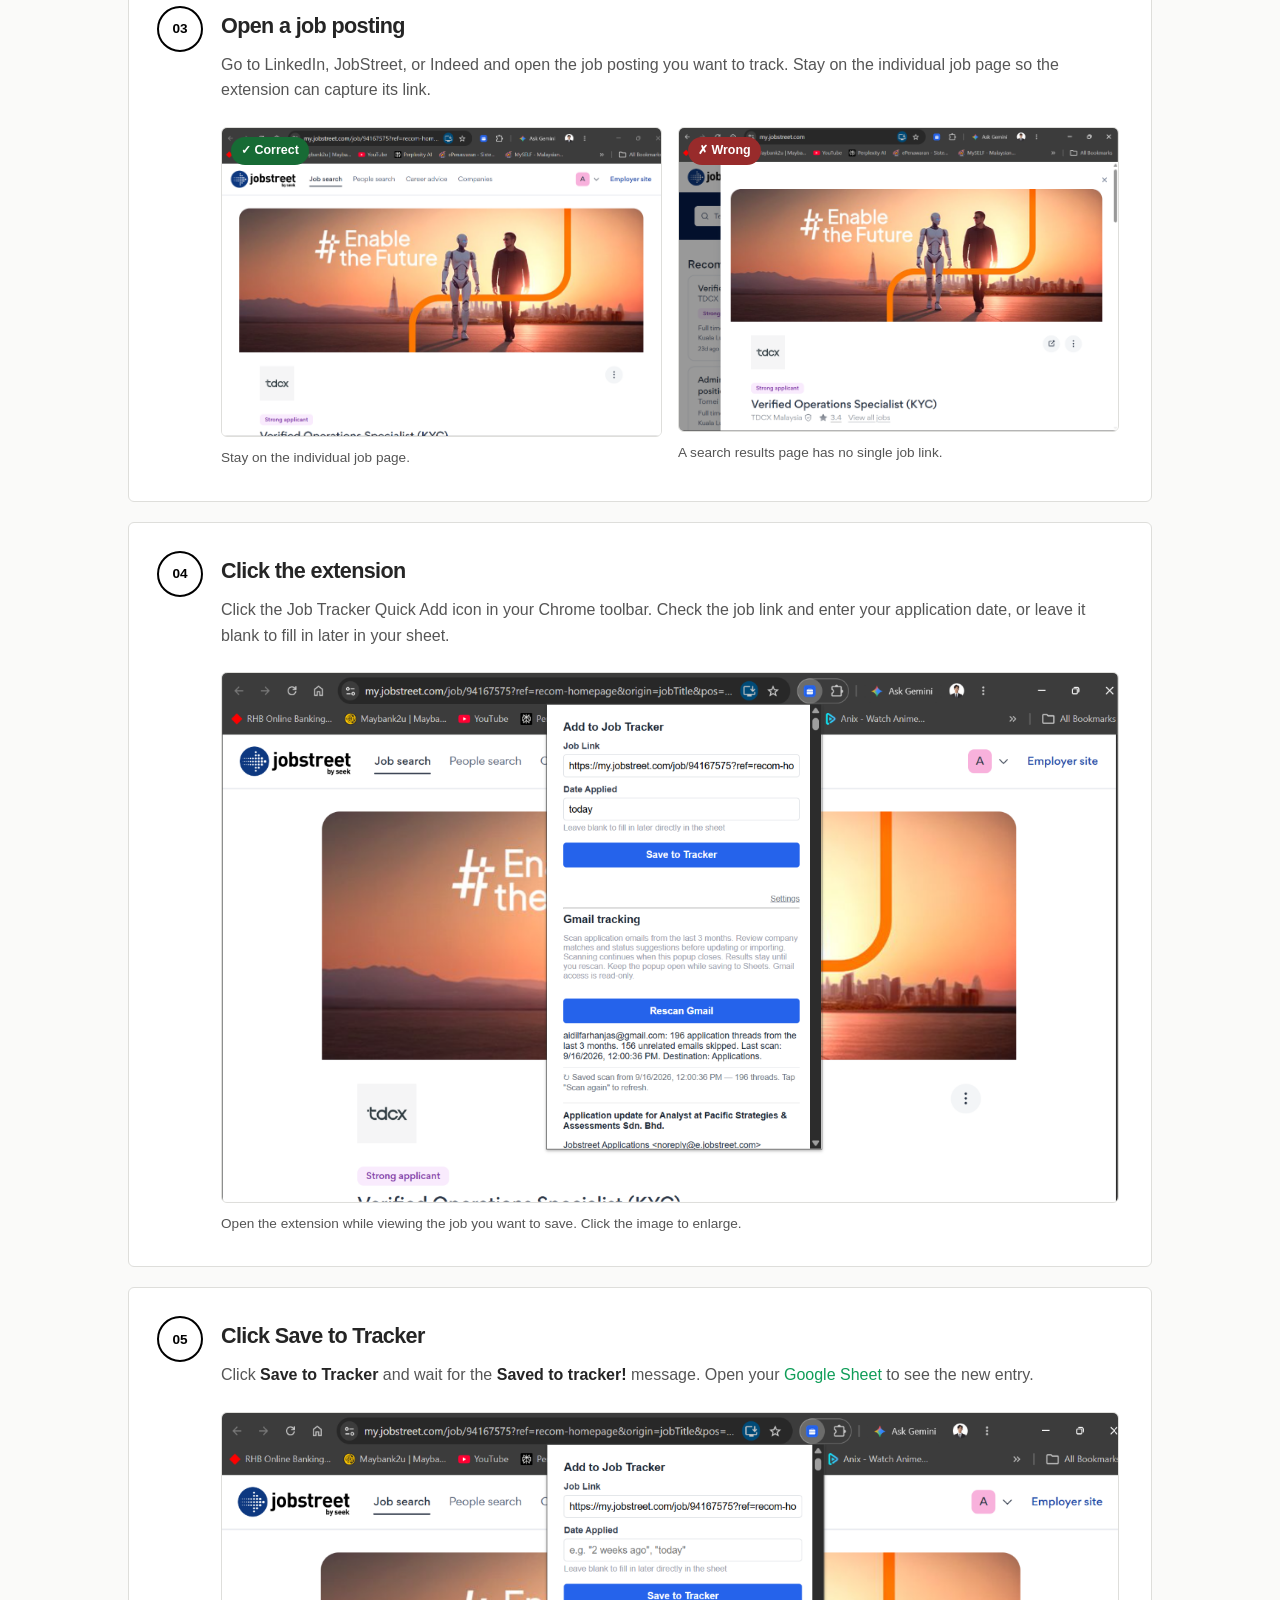
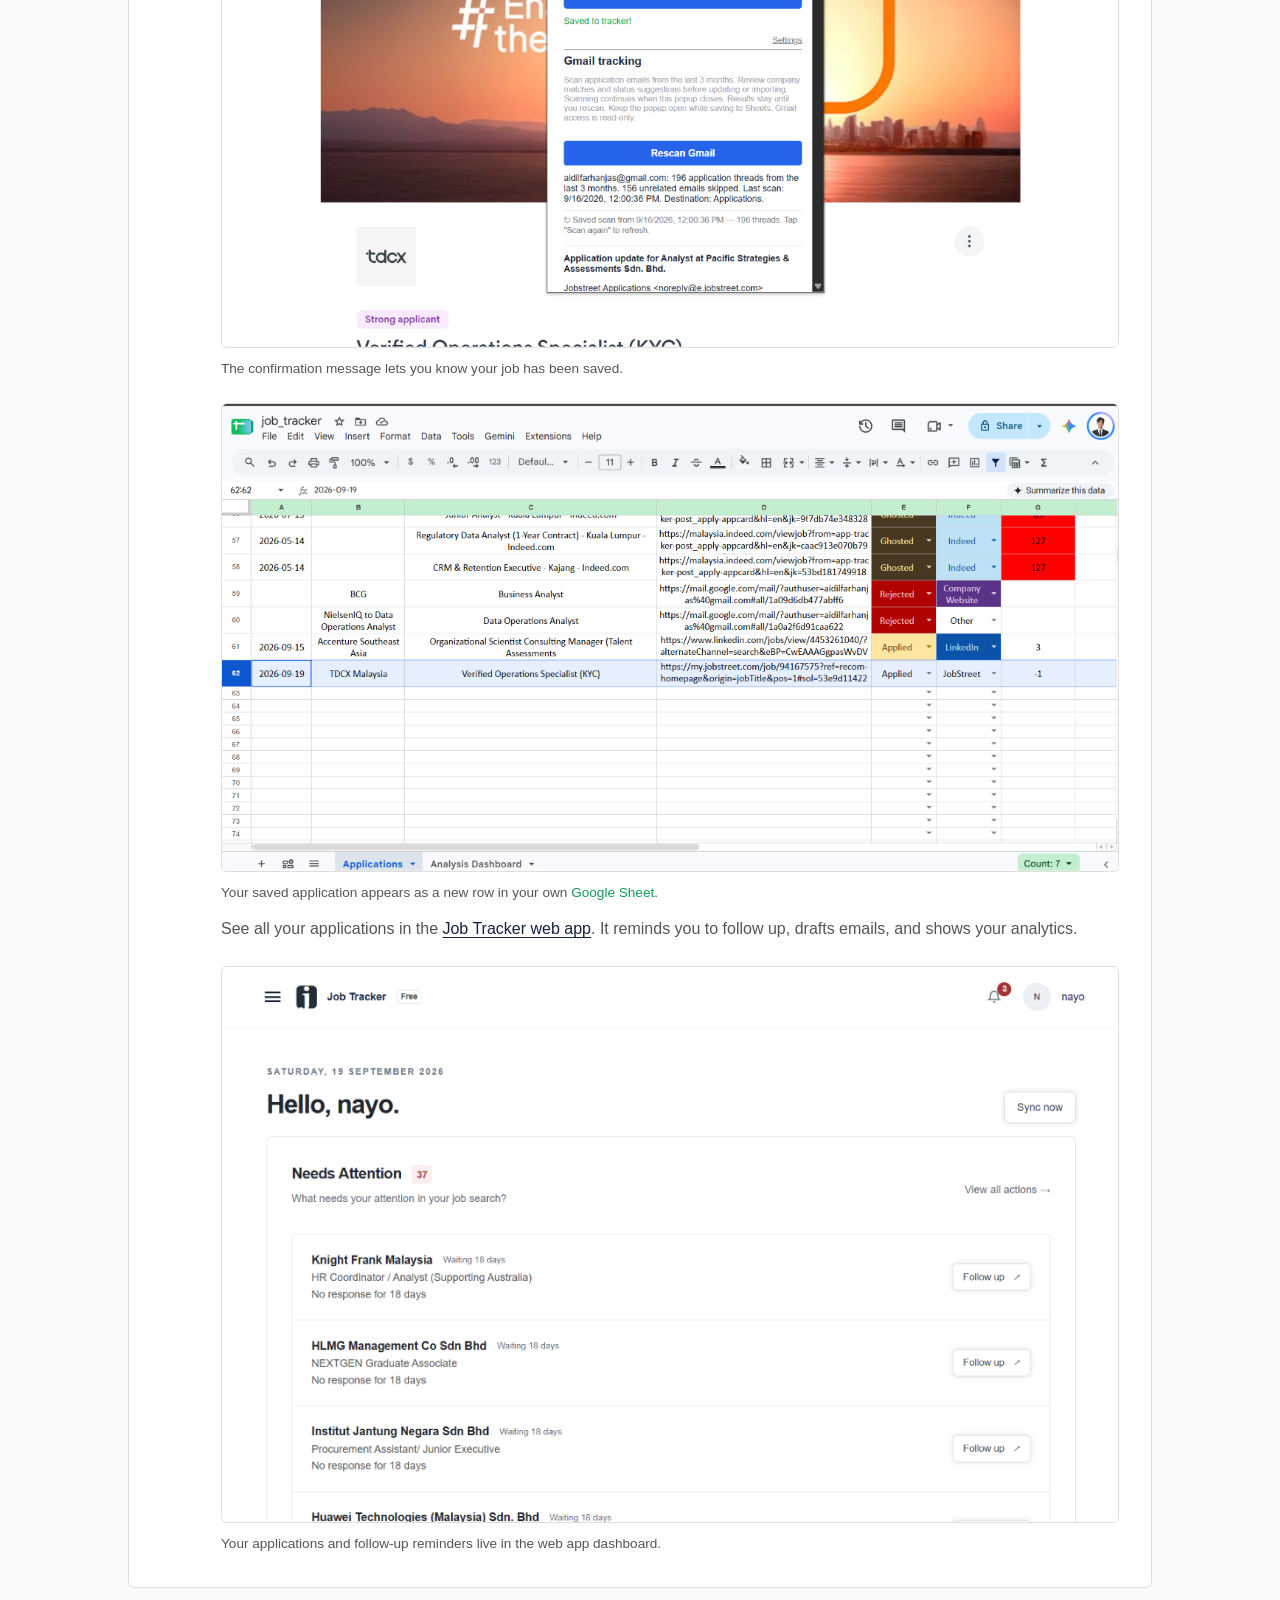
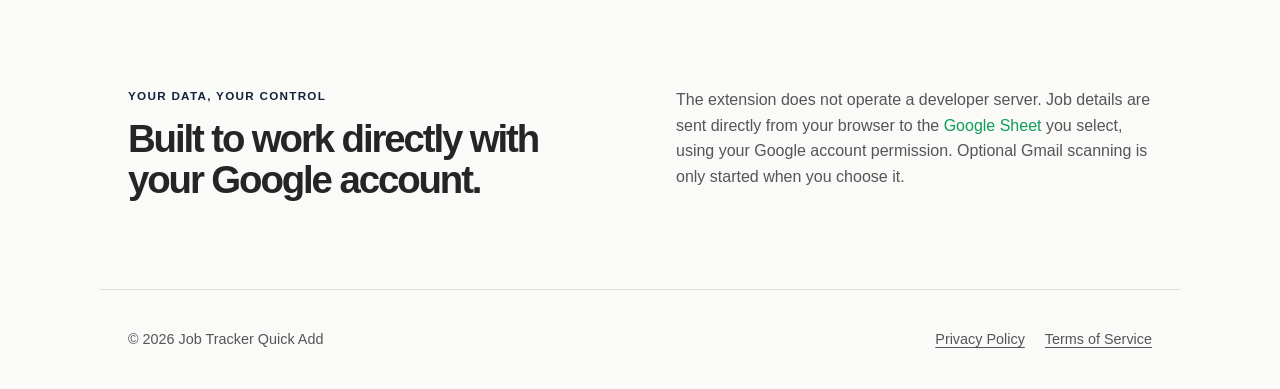
==== commit 5ce13c9e: "Add correct vs wrong job page comparison in step 3" ====
--- a/site/index.html
+++ b/site/index.html
@@ -41,6 +41,18 @@
           <li>
             <h3>Open a job posting</h3>
             <p>Go to LinkedIn, JobStreet, or Indeed and open the job posting you want to track. Stay on the individual job page so the extension can capture its link.</p>
+            <div class="compare">
+              <figure class="compare-item">
+                <span class="compare-badge badge-correct" aria-hidden="true">&#10003; Correct</span>
+                <a href="open-job-page.png" target="_blank" rel="noopener" aria-label="View the correct job page screenshot at full size (opens in a new tab)"><img src="open-job-page.png" alt="Individual JobStreet job page for Verified Operations Specialist (KYC) at TDCX Malaysia." width="1021" height="718" loading="lazy"></a>
+                <figcaption>Stay on the individual job page.</figcaption>
+              </figure>
+              <figure class="compare-item">
+                <span class="compare-badge badge-wrong" aria-hidden="true">&#10007; Wrong</span>
+                <a href="jobstreet-search.png" target="_blank" rel="noopener" aria-label="View the wrong search results page screenshot at full size (opens in a new tab)"><img src="jobstreet-search.png" alt="JobStreet search results page showing many job listings instead of one job." width="1036" height="715" loading="lazy"></a>
+                <figcaption>A search results page has no single job link.</figcaption>
+              </figure>
+            </div>
           </li>
           <li>
             <h3>Click the extension</h3>
--- a/site/styles.css
+++ b/site/styles.css
@@ -29,7 +29,14 @@
 .tutorial-steps figure { margin:24px 0 0; }
 .tutorial-steps figure a { display:block; border:1px solid var(--line); border-radius:6px; overflow:hidden; }
 .tutorial-steps img { display:block; width:100%; height:auto; }
+.compare { display:grid; grid-template-columns:1fr 1fr; gap:16px; margin-top:24px; }
+.compare-item { position:relative; margin:0; }
+.compare .compare-item { margin:0; }
+.compare-badge { position:absolute; top:10px; left:10px; z-index:1; padding:4px 10px; border-radius:999px; color:white; font-size:.78rem; font-weight:800; }
+.badge-correct { background:#176b35; }
+.badge-wrong { background:#982b2b; }
+.compare-item figcaption { margin-top:8px; color:var(--muted); font-size:.85rem; }
 .tutorial-steps figcaption { margin-top:10px; color:var(--muted); font-size:.85rem; }
 a:focus-visible { outline:3px solid var(--accent); outline-offset:4px; }
-@media (max-width:700px) { .tutorial-steps>li { padding:24px 20px; }.tutorial-steps>li::before { position:static; margin-bottom:16px; }.tutorial-heading { margin-bottom:24px; } }
+@media (max-width:700px) { .tutorial-steps>li { padding:24px 20px; }.tutorial-steps>li::before { position:static; margin-bottom:16px; }.tutorial-heading { margin-bottom:24px; }.compare { grid-template-columns:1fr; } }
 @media (max-width:700px) { main,footer { padding-left:20px; padding-right:20px; }.hero { padding:55px 0; }.grid,.data { grid-template-columns:1fr; }.grid article+article { border-left:0; border-top:1px solid var(--line); }.data { gap:22px; margin:55px 0; } footer { padding-top:24px; padding-bottom:24px; align-items:flex-start; flex-direction:column; gap:12px; } }
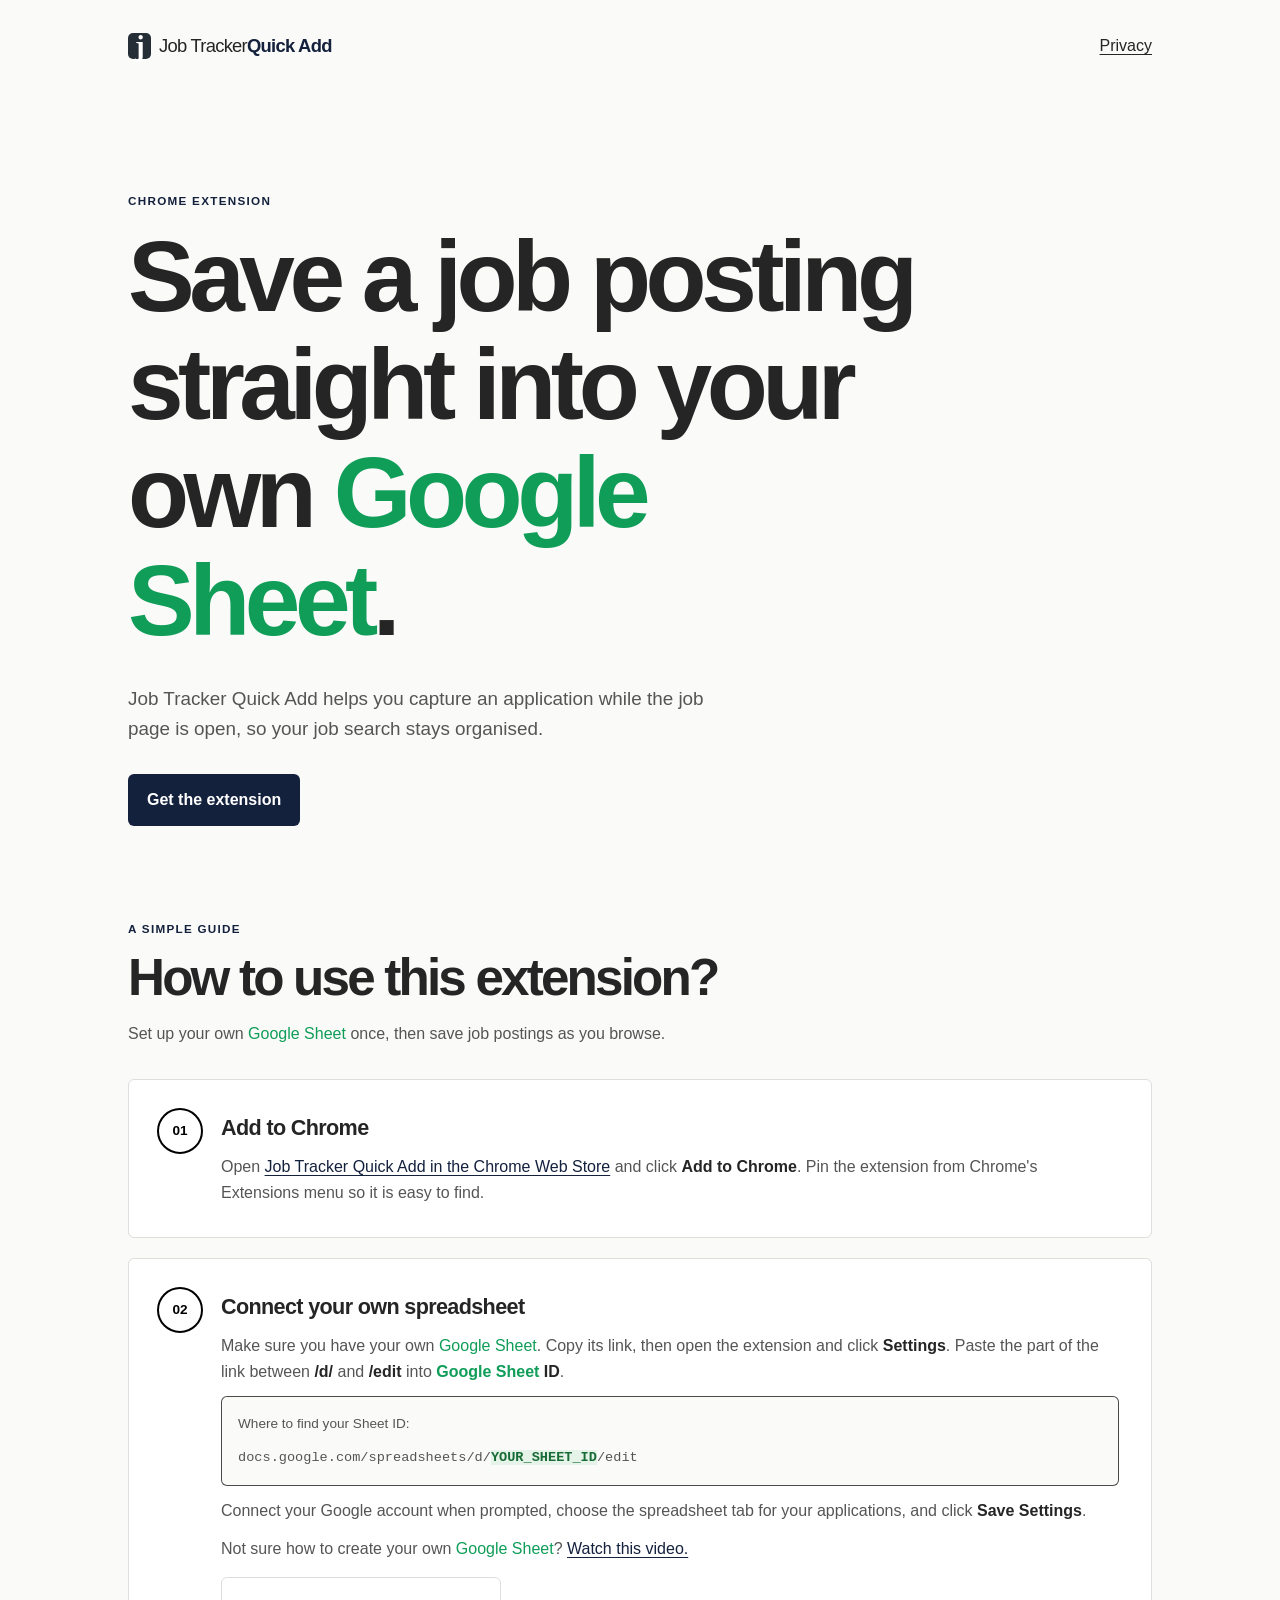
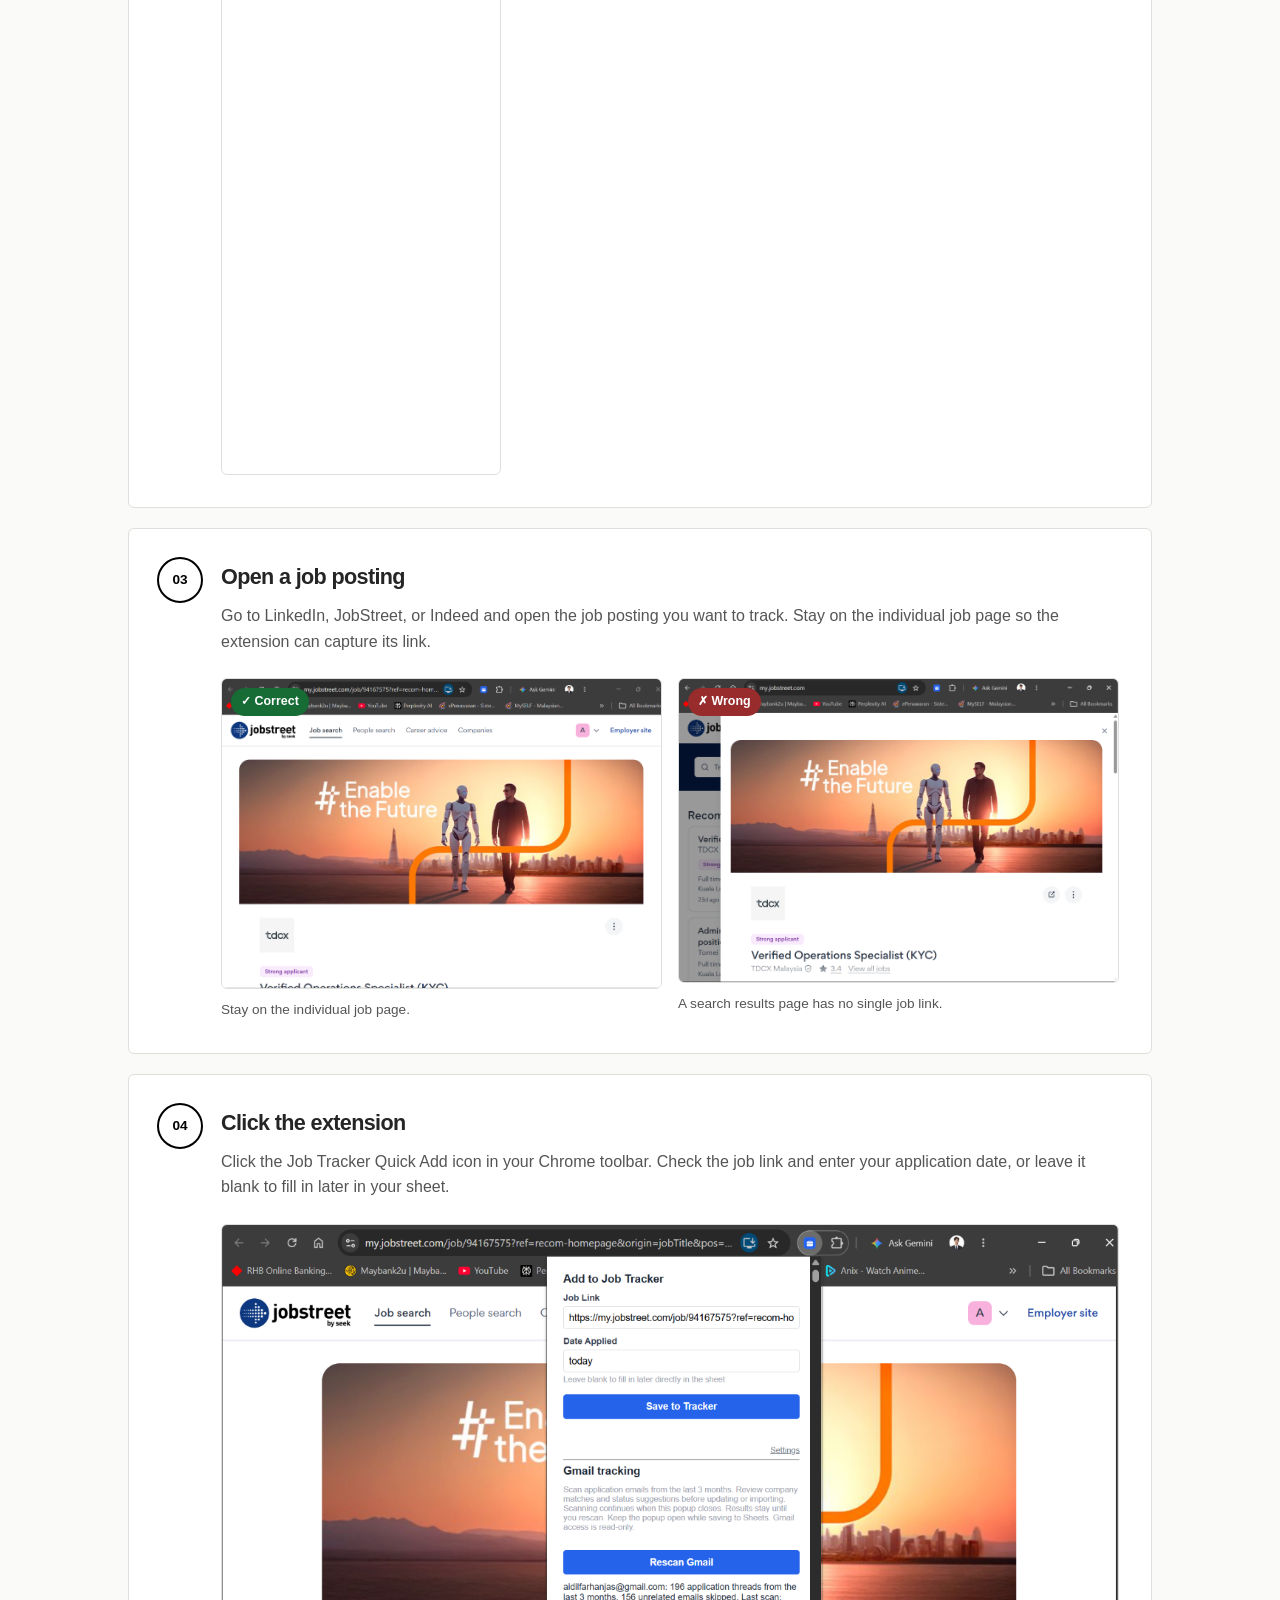
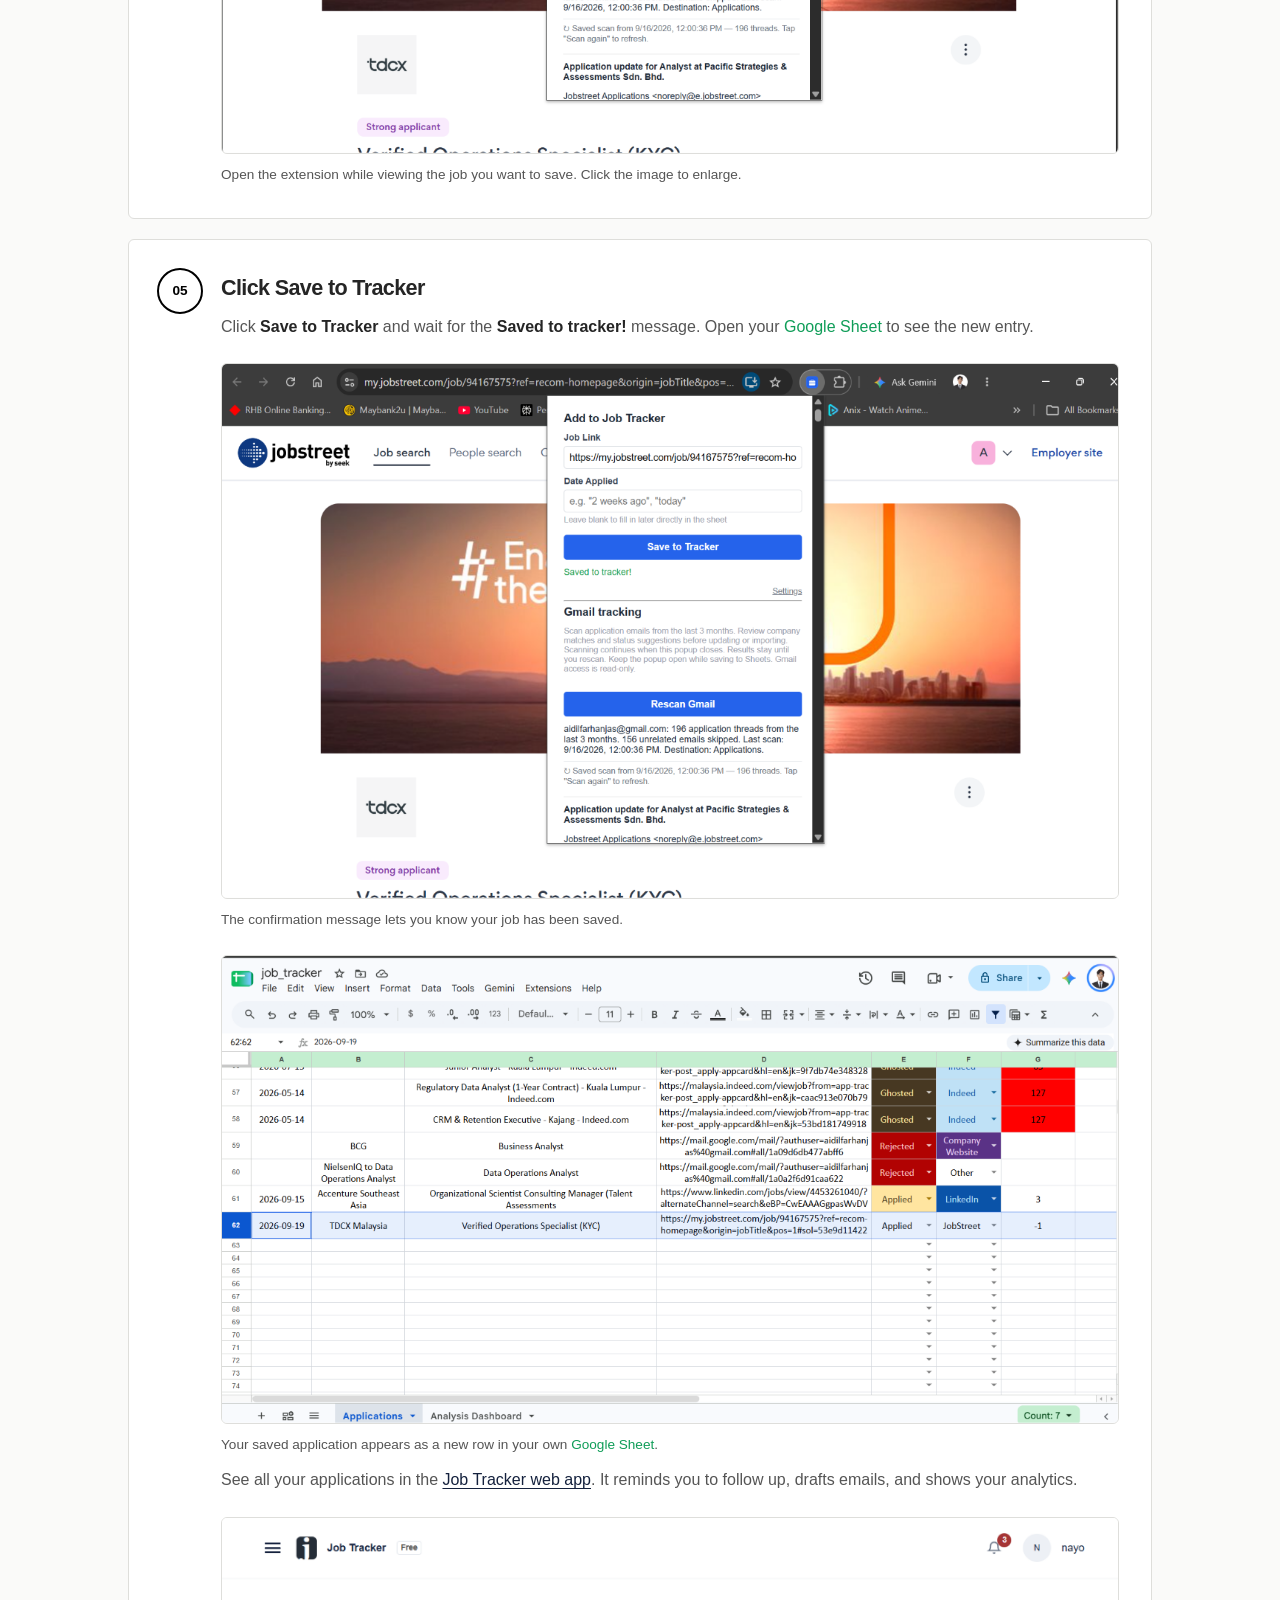
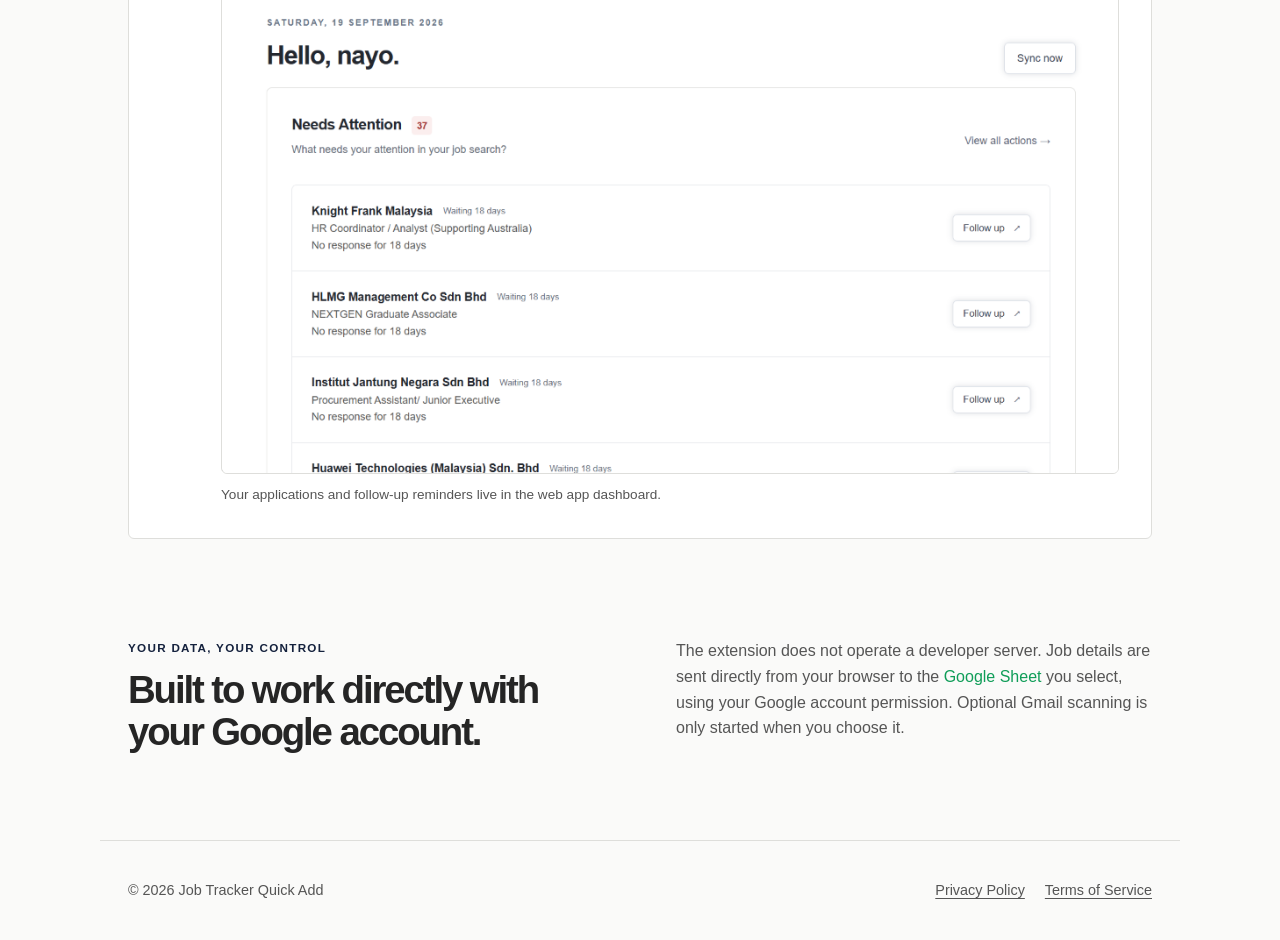
==== commit 3905976a: "Embed Google Sheet tutorial video in step 2" ====
--- a/site/index.html
+++ b/site/index.html
@@ -37,6 +37,10 @@
             <p>Make sure you have your own <span class="google-sheet">Google Sheet</span>. Copy its link, then open the extension and click <strong>Settings</strong>. Paste the part of the link between <strong>/d/</strong> and <strong>/edit</strong> into <strong><span class="google-sheet">Google Sheet</span> ID</strong>.</p>
             <p class="sheet-example"><span>Where to find your Sheet ID:</span><code>docs.google.com/spreadsheets/d/<mark>YOUR_SHEET_ID</mark>/edit</code></p>
             <p>Connect your Google account when prompted, choose the spreadsheet tab for your applications, and click <strong>Save Settings</strong>.</p>
+            <p>Not sure how to create your own <span class="google-sheet">Google Sheet</span>? <a href="https://youtube.com/shorts/XN4yeRa-iwU?si=kXLRpRMIUBYjXPLY" target="_blank" rel="noopener">Watch this video.</a></p>
+            <div class="video">
+              <iframe src="https://www.youtube.com/embed/XN4yeRa-iwU" title="Short video showing how to create your own Google Sheet" loading="lazy" allowfullscreen referrerpolicy="strict-origin-when-cross-origin"></iframe>
+            </div>
           </li>
           <li>
             <h3>Open a job posting</h3>
--- a/site/styles.css
+++ b/site/styles.css
@@ -36,6 +36,8 @@
 .badge-correct { background:#176b35; }
 .badge-wrong { background:#982b2b; }
 .compare-item figcaption { margin-top:8px; color:var(--muted); font-size:.85rem; }
+.video { margin-top:16px; }
+.video iframe { display:block; width:100%; max-width:280px; aspect-ratio:9/16; border:1px solid var(--line); border-radius:6px; }
 .tutorial-steps figcaption { margin-top:10px; color:var(--muted); font-size:.85rem; }
 a:focus-visible { outline:3px solid var(--accent); outline-offset:4px; }
 @media (max-width:700px) { .tutorial-steps>li { padding:24px 20px; }.tutorial-steps>li::before { position:static; margin-bottom:16px; }.tutorial-heading { margin-bottom:24px; }.compare { grid-template-columns:1fr; } }
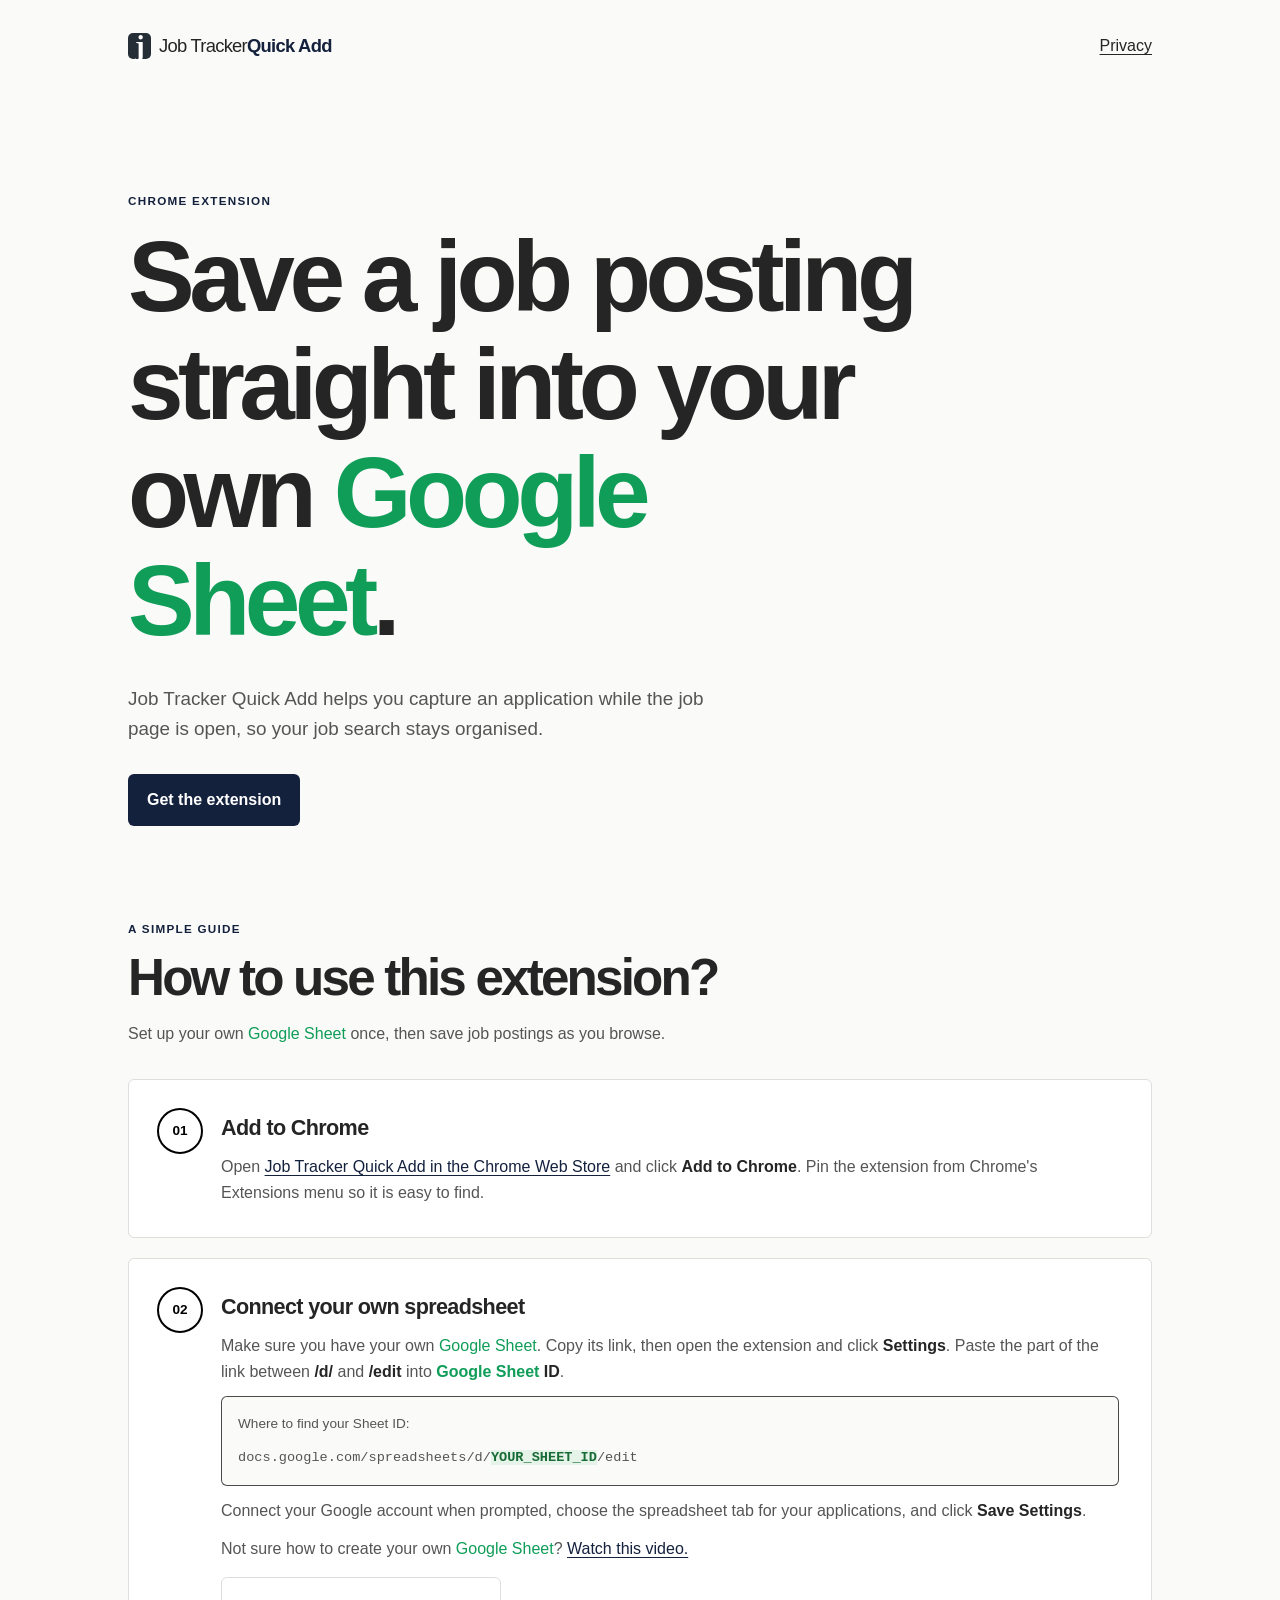
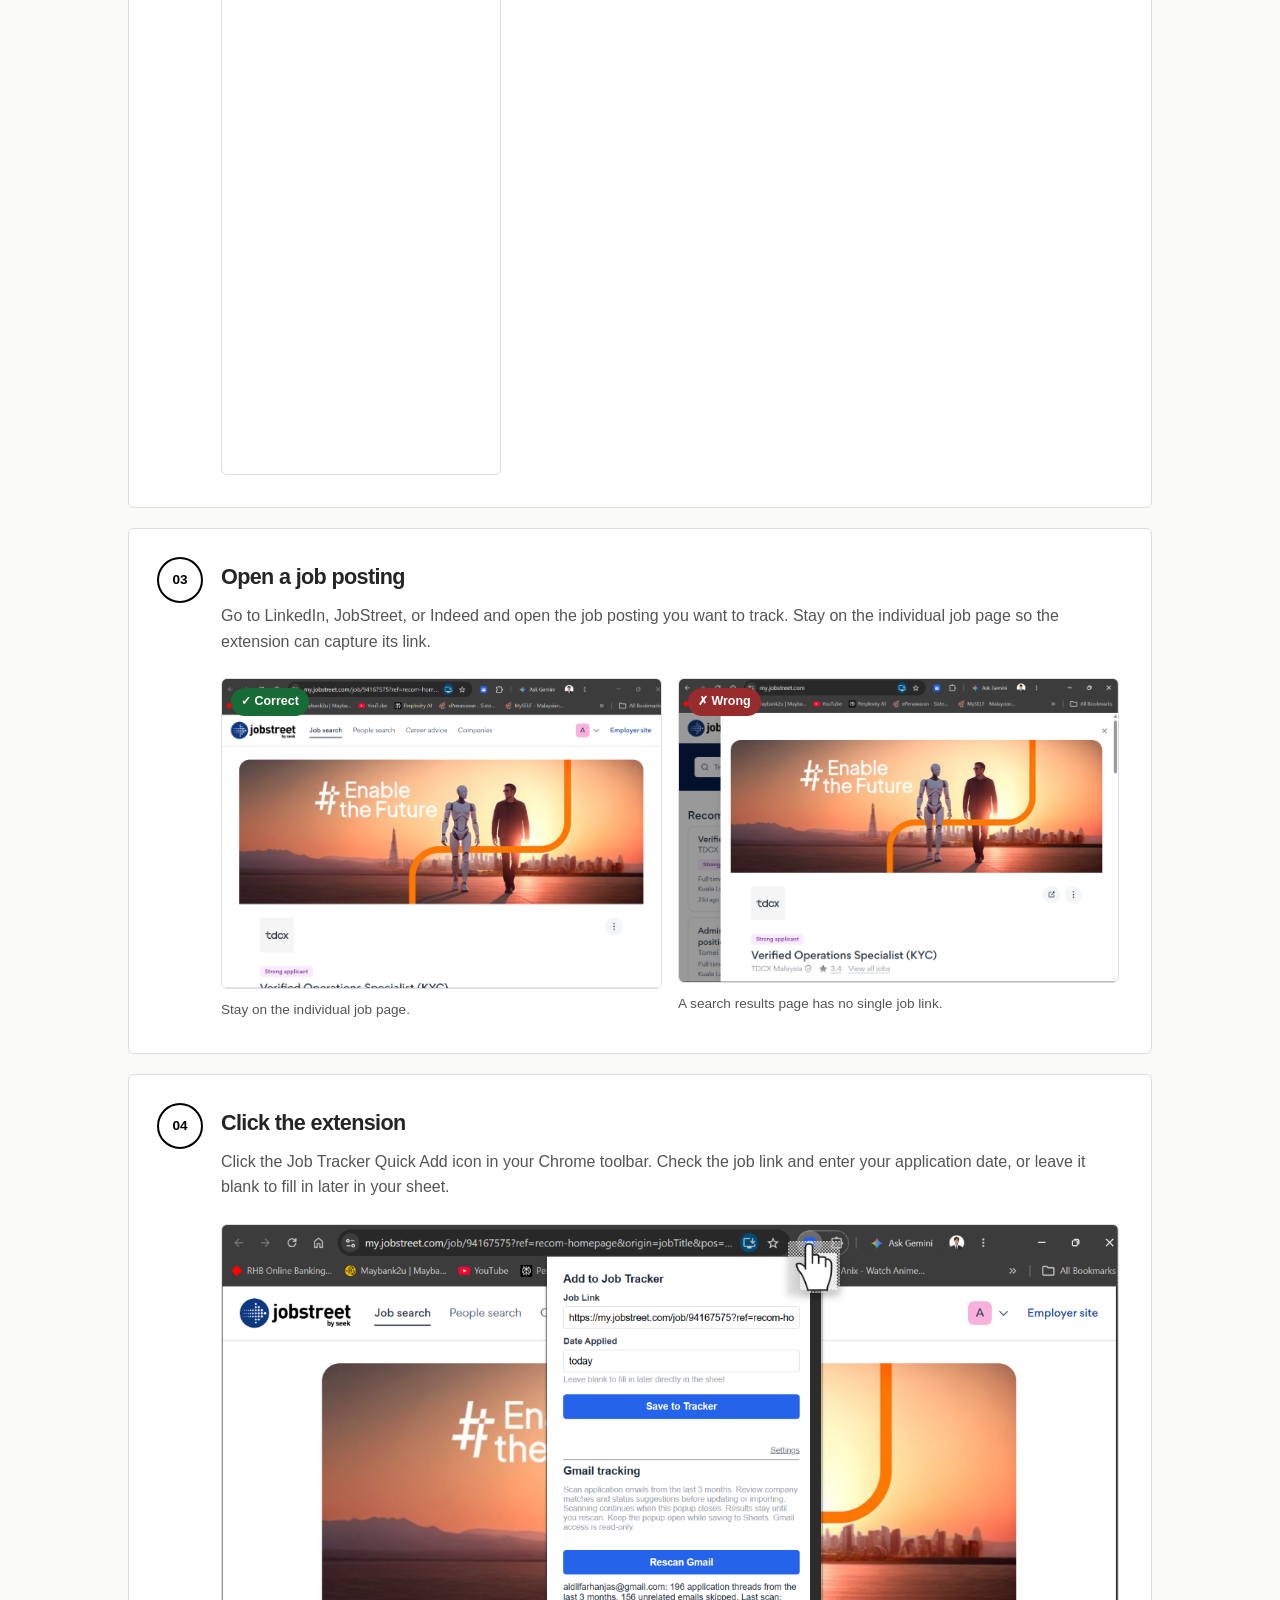
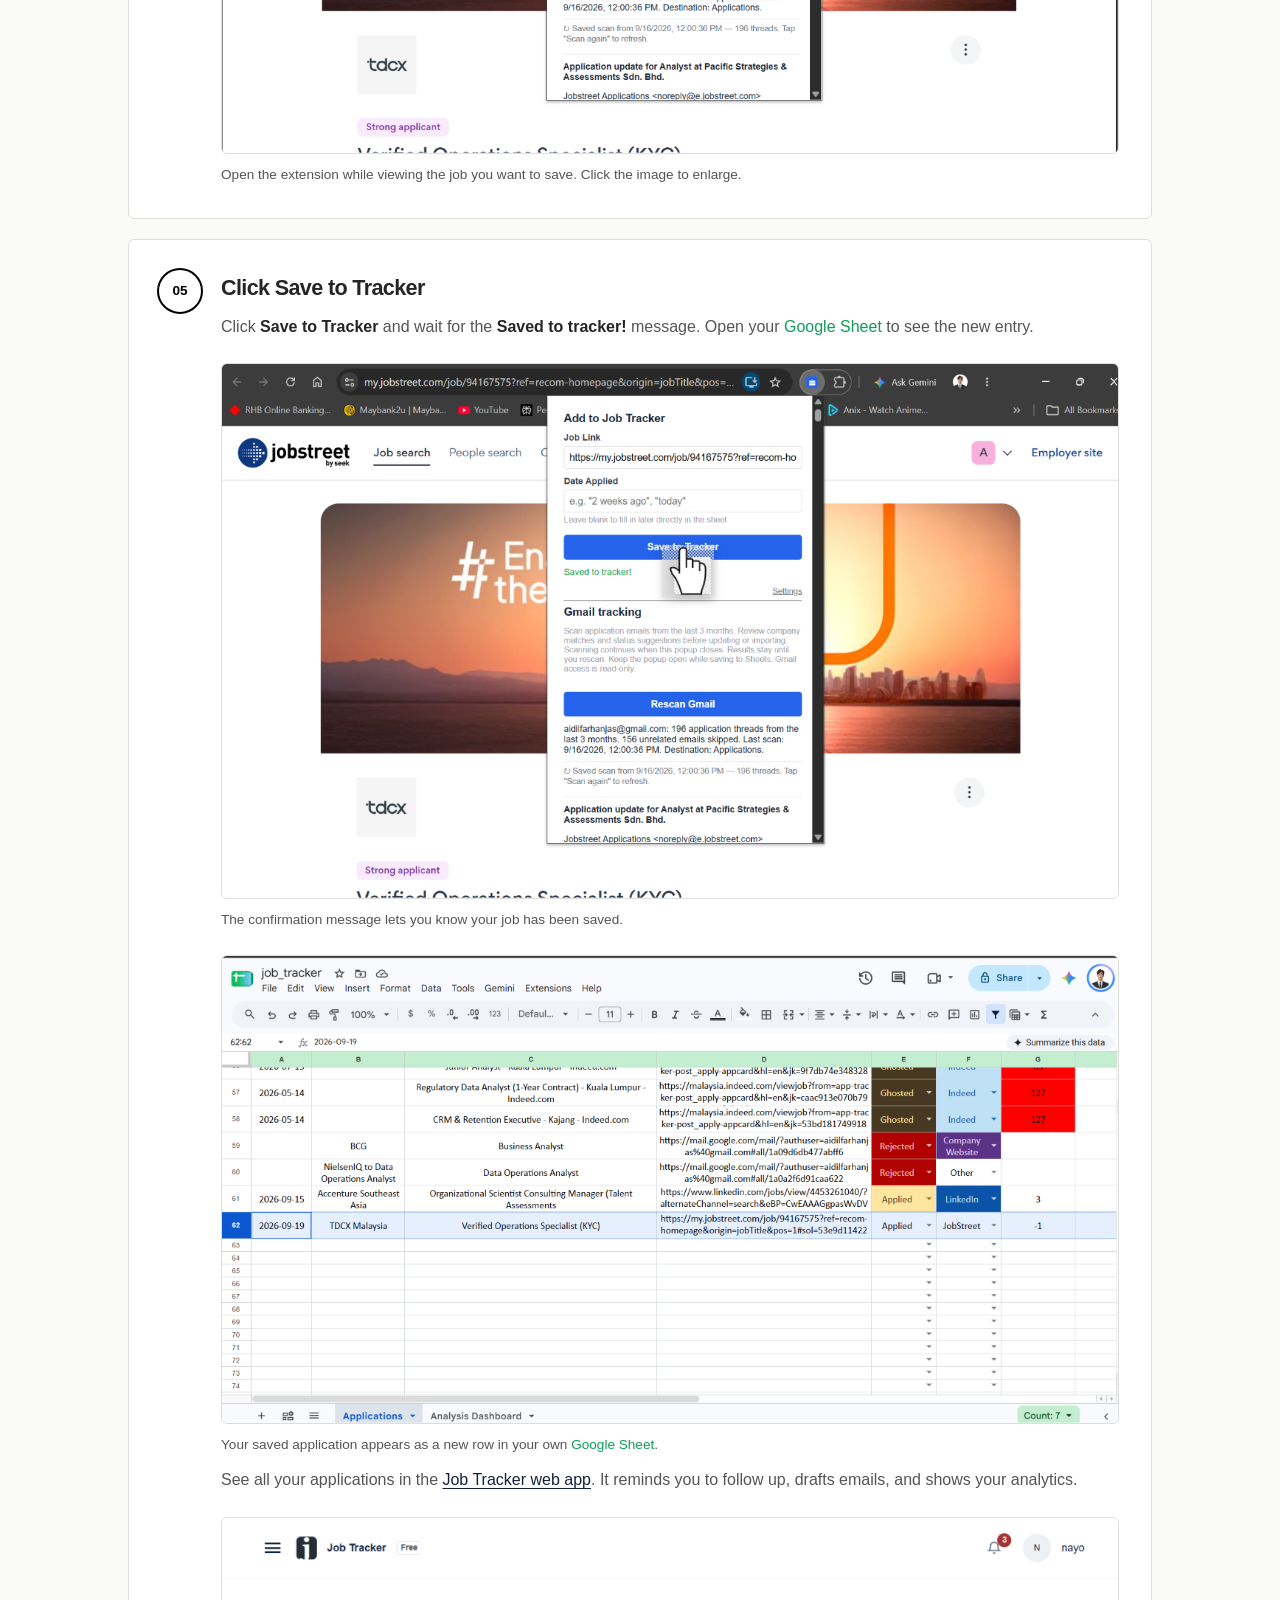
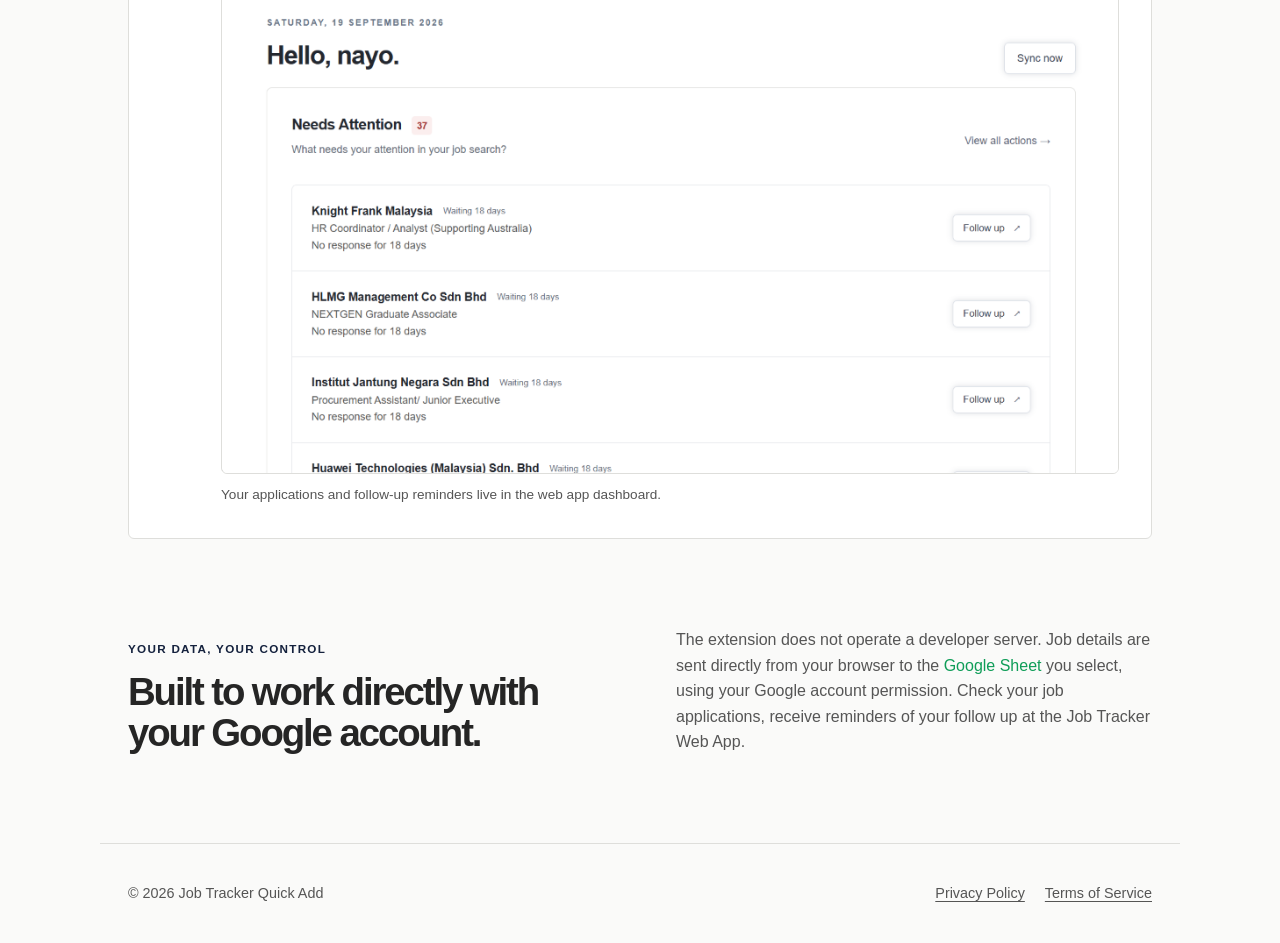
==== commit 34d824f2: "Add cursor overlays on step 4 and 5 screenshots and update data section text" ====
--- a/site/index.html
+++ b/site/index.html
@@ -62,7 +62,7 @@
             <h3>Click the extension</h3>
             <p>Click the Job Tracker Quick Add icon in your Chrome toolbar. Check the job link and enter your application date, or leave it blank to fill in later in your sheet.</p>
             <figure>
-              <a href="open-extension.png" target="_blank" rel="noopener" aria-label="View the extension screenshot at full size (opens in a new tab)"><img src="open-extension.png" alt="Job Tracker extension open on a JobStreet posting, with the job link and application date filled in." width="1213" height="715" loading="lazy"></a>
+              <a href="open-extension.png" target="_blank" rel="noopener" aria-label="View the extension screenshot at full size (opens in a new tab)"><img src="open-extension.png" alt="Job Tracker extension open on a JobStreet posting, with the job link and application date filled in." width="1213" height="715" loading="lazy"><img class="shot-cursor" src="cursor.png" alt="" aria-hidden="true" style="left:65.5%; top:3.4%;"></a>
               <figcaption>Open the extension while viewing the job you want to save. Click the image to enlarge.</figcaption>
             </figure>
           </li>
@@ -70,7 +70,7 @@
             <h3>Click Save to Tracker</h3>
             <p>Click <strong>Save to Tracker</strong> and wait for the <strong>Saved to tracker!</strong> message. Open your <span class="google-sheet">Google Sheet</span> to see the new entry.</p>
             <figure>
-              <a href="saved-to-tracker.png" target="_blank" rel="noopener" aria-label="View the save confirmation screenshot at full size (opens in a new tab)"><img src="saved-to-tracker.png" alt="The extension displays Saved to tracker! after saving the JobStreet posting." width="1204" height="717" loading="lazy"></a>
+              <a href="saved-to-tracker.png" target="_blank" rel="noopener" aria-label="View the save confirmation screenshot at full size (opens in a new tab)"><img src="saved-to-tracker.png" alt="The extension displays Saved to tracker! after saving the JobStreet posting." width="1204" height="717" loading="lazy"><img class="shot-cursor" src="cursor.png" alt="" aria-hidden="true" style="left:51.4%; top:34.2%;"></a>
               <figcaption>The confirmation message lets you know your job has been saved.</figcaption>
             </figure>
             <figure>
@@ -91,7 +91,7 @@
           <p class="eyebrow">Your data, your control</p>
           <h2>Built to work directly with your Google account.</h2>
         </div>
-        <p>The extension does not operate a developer server. Job details are sent directly from your browser to the <span class="google-sheet">Google Sheet</span> you select, using your Google account permission. Optional Gmail scanning is only started when you choose it.</p>
+        <p>The extension does not operate a developer server. Job details are sent directly from your browser to the <span class="google-sheet">Google Sheet</span> you select, using your Google account permission. Check your job applications, receive reminders of your follow up at the Job Tracker Web App.</p>
       </section>
     </main>
 
--- a/site/styles.css
+++ b/site/styles.css
@@ -27,8 +27,9 @@
 .sheet-example code { font-size:.85rem; overflow-wrap:anywhere; }
 .sheet-example mark { background:var(--mint); color:var(--mint-ink); font-weight:700; }
 .tutorial-steps figure { margin:24px 0 0; }
-.tutorial-steps figure a { display:block; border:1px solid var(--line); border-radius:6px; overflow:hidden; }
+.tutorial-steps figure a { display:block; border:1px solid var(--line); border-radius:6px; overflow:hidden; position:relative; }
 .tutorial-steps img { display:block; width:100%; height:auto; }
+.tutorial-steps figure a > .shot-cursor { position:absolute; width:52px; height:auto; pointer-events:none; filter:drop-shadow(0 3px 4px rgba(0,0,0,.35)); transform:translate(-21px,-2px); }
 .compare { display:grid; grid-template-columns:1fr 1fr; gap:16px; margin-top:24px; }
 .compare-item { position:relative; margin:0; }
 .compare .compare-item { margin:0; }
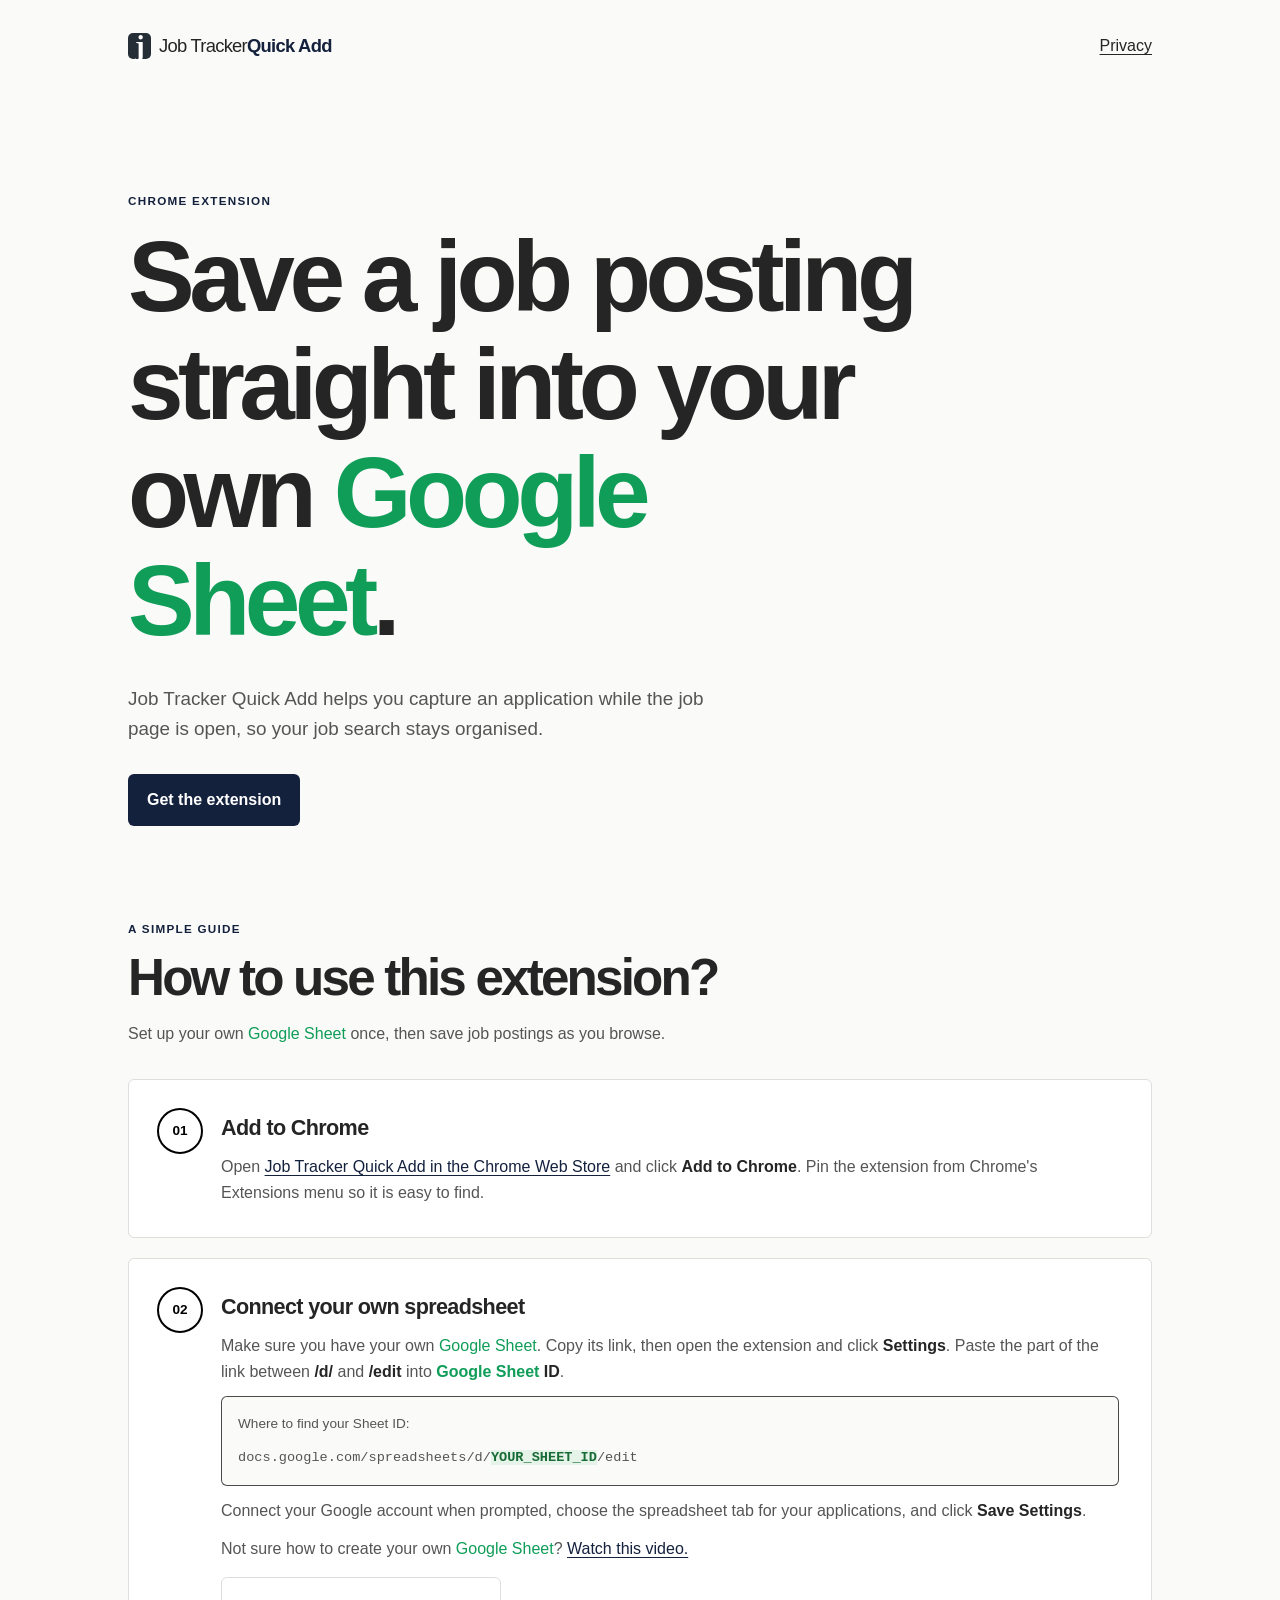
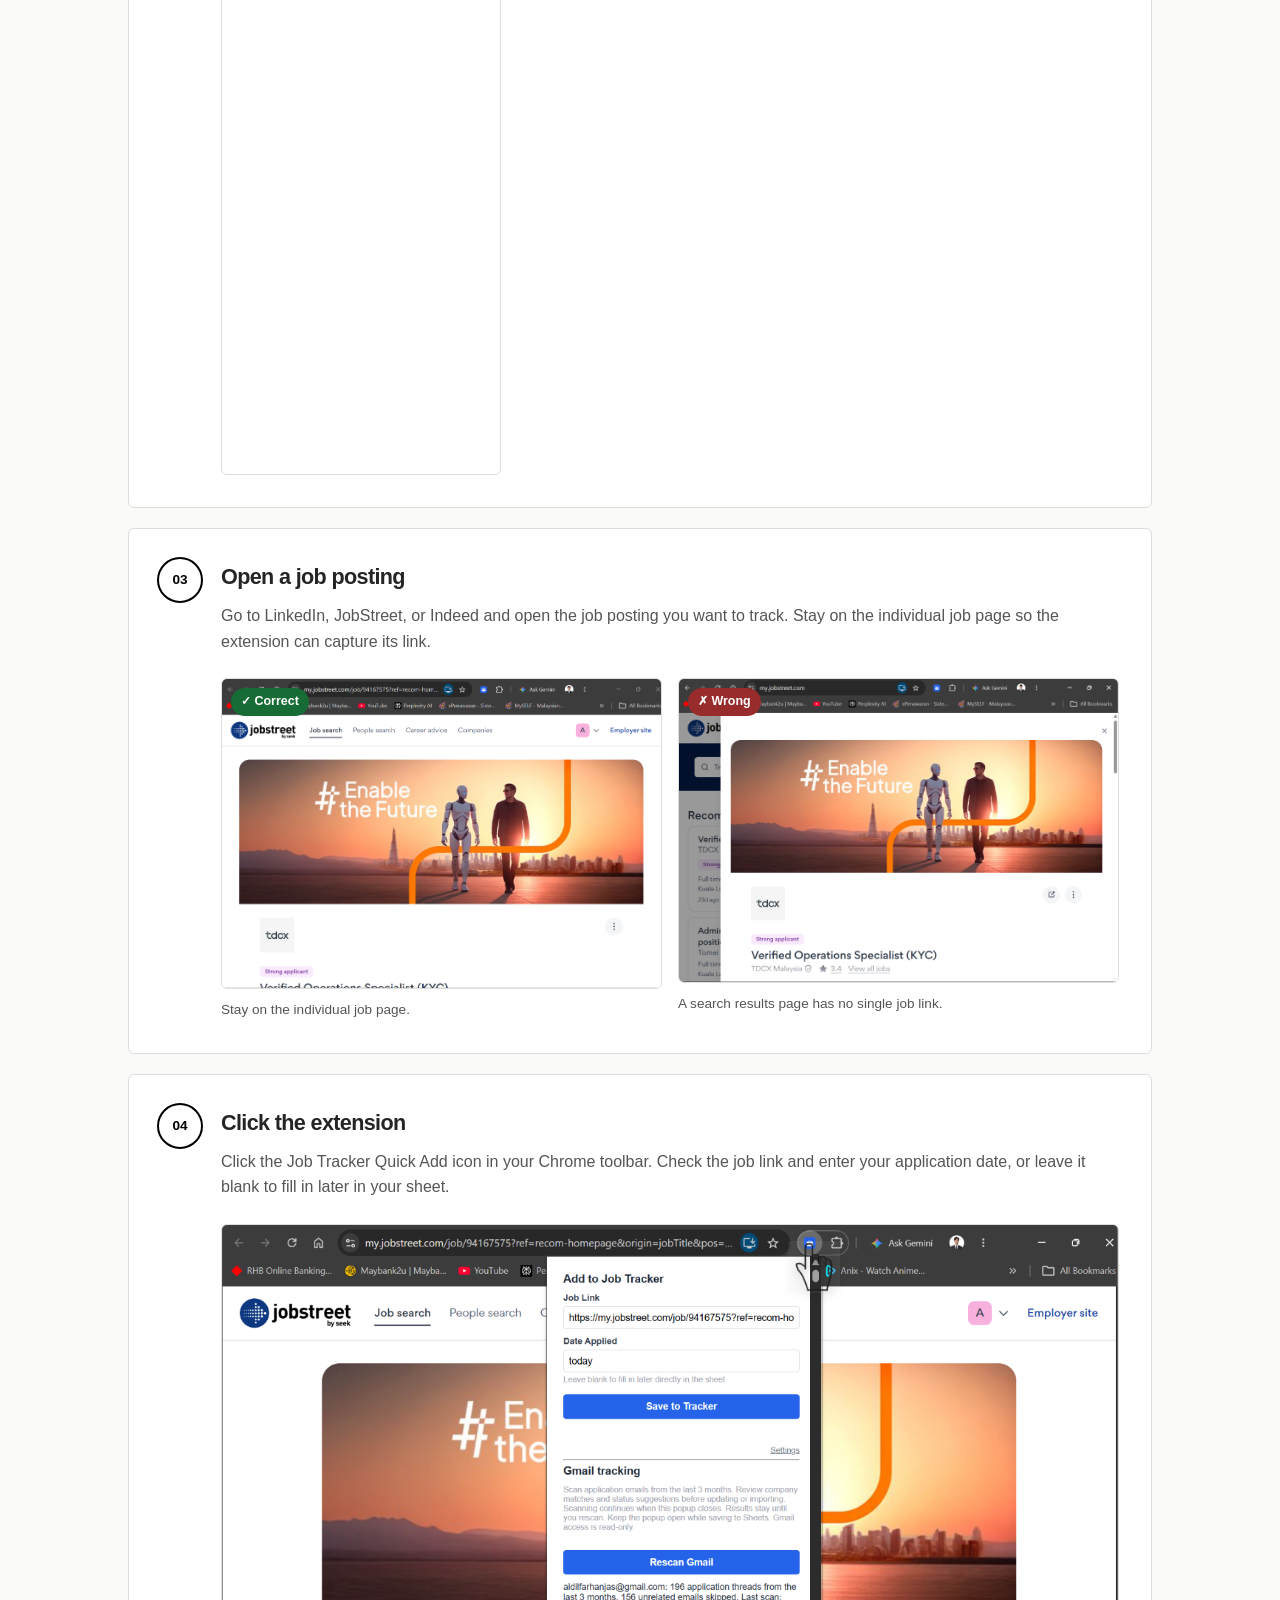
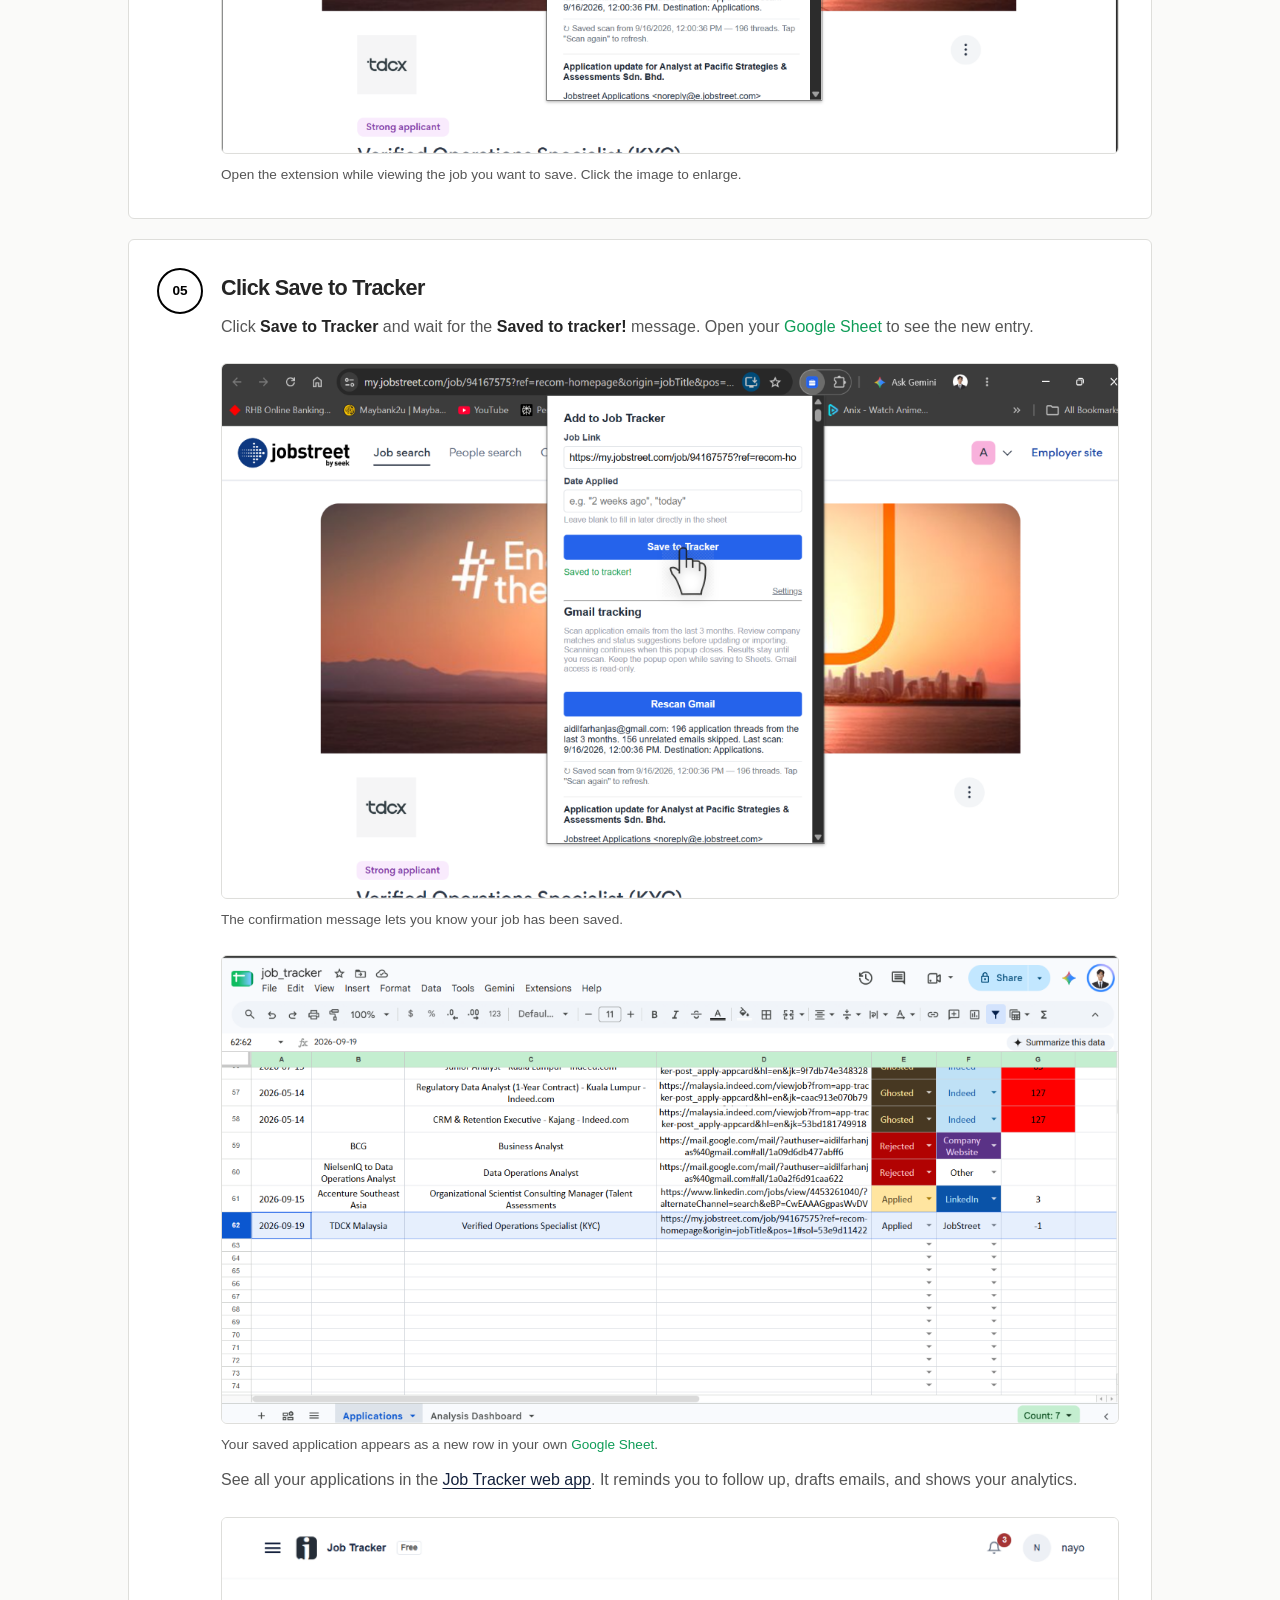
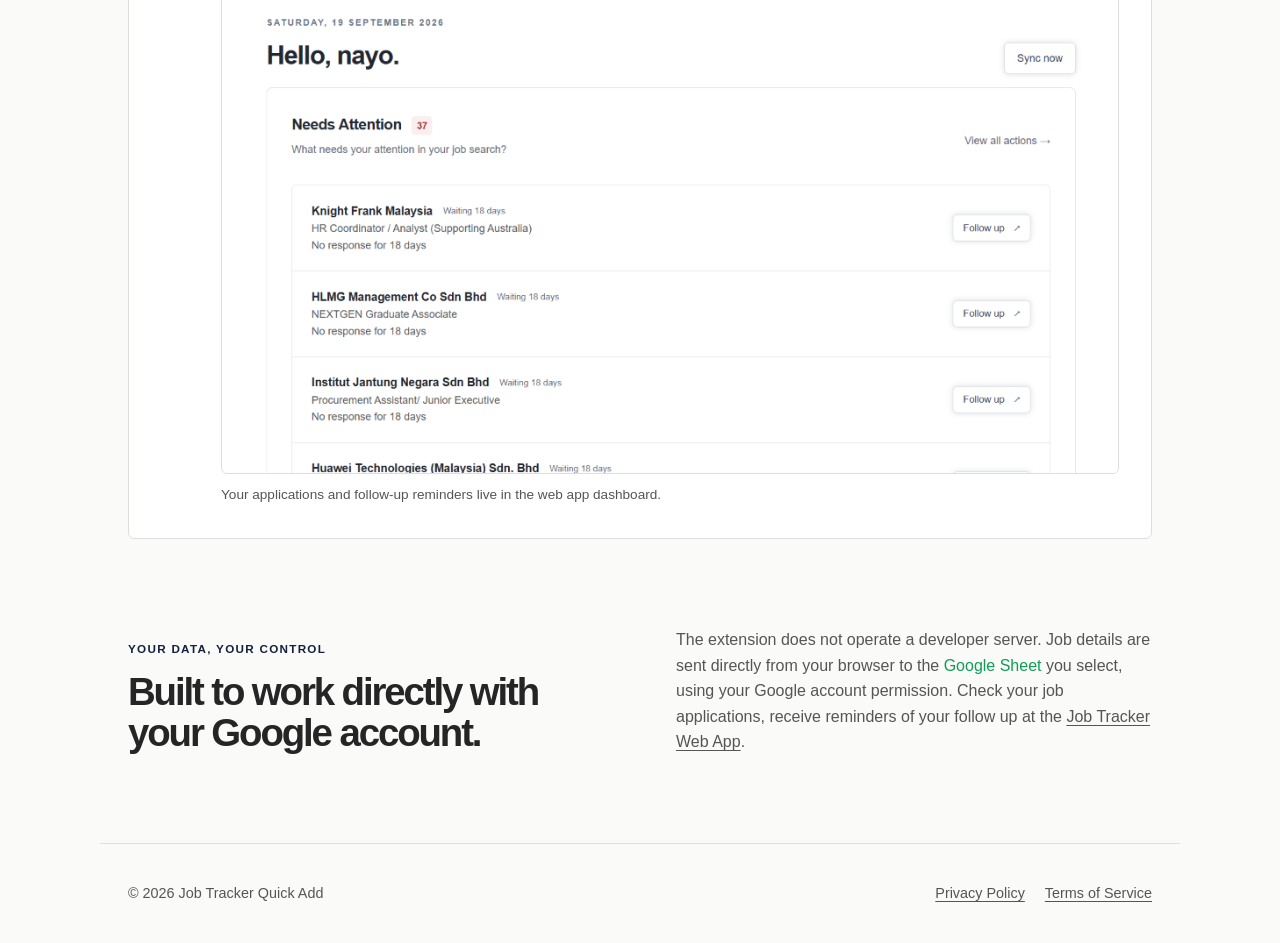
==== commit 0aeddfca: "Fully transparent cursor icon and link Job Tracker Web App in footer note" ====
--- a/site/index.html
+++ b/site/index.html
@@ -91,7 +91,7 @@
           <p class="eyebrow">Your data, your control</p>
           <h2>Built to work directly with your Google account.</h2>
         </div>
-        <p>The extension does not operate a developer server. Job details are sent directly from your browser to the <span class="google-sheet">Google Sheet</span> you select, using your Google account permission. Check your job applications, receive reminders of your follow up at the Job Tracker Web App.</p>
+        <p>The extension does not operate a developer server. Job details are sent directly from your browser to the <span class="google-sheet">Google Sheet</span> you select, using your Google account permission. Check your job applications, receive reminders of your follow up at the <a href="https://jobtrackerwebapp.vercel.app/">Job Tracker Web App</a>.</p>
       </section>
     </main>
 
